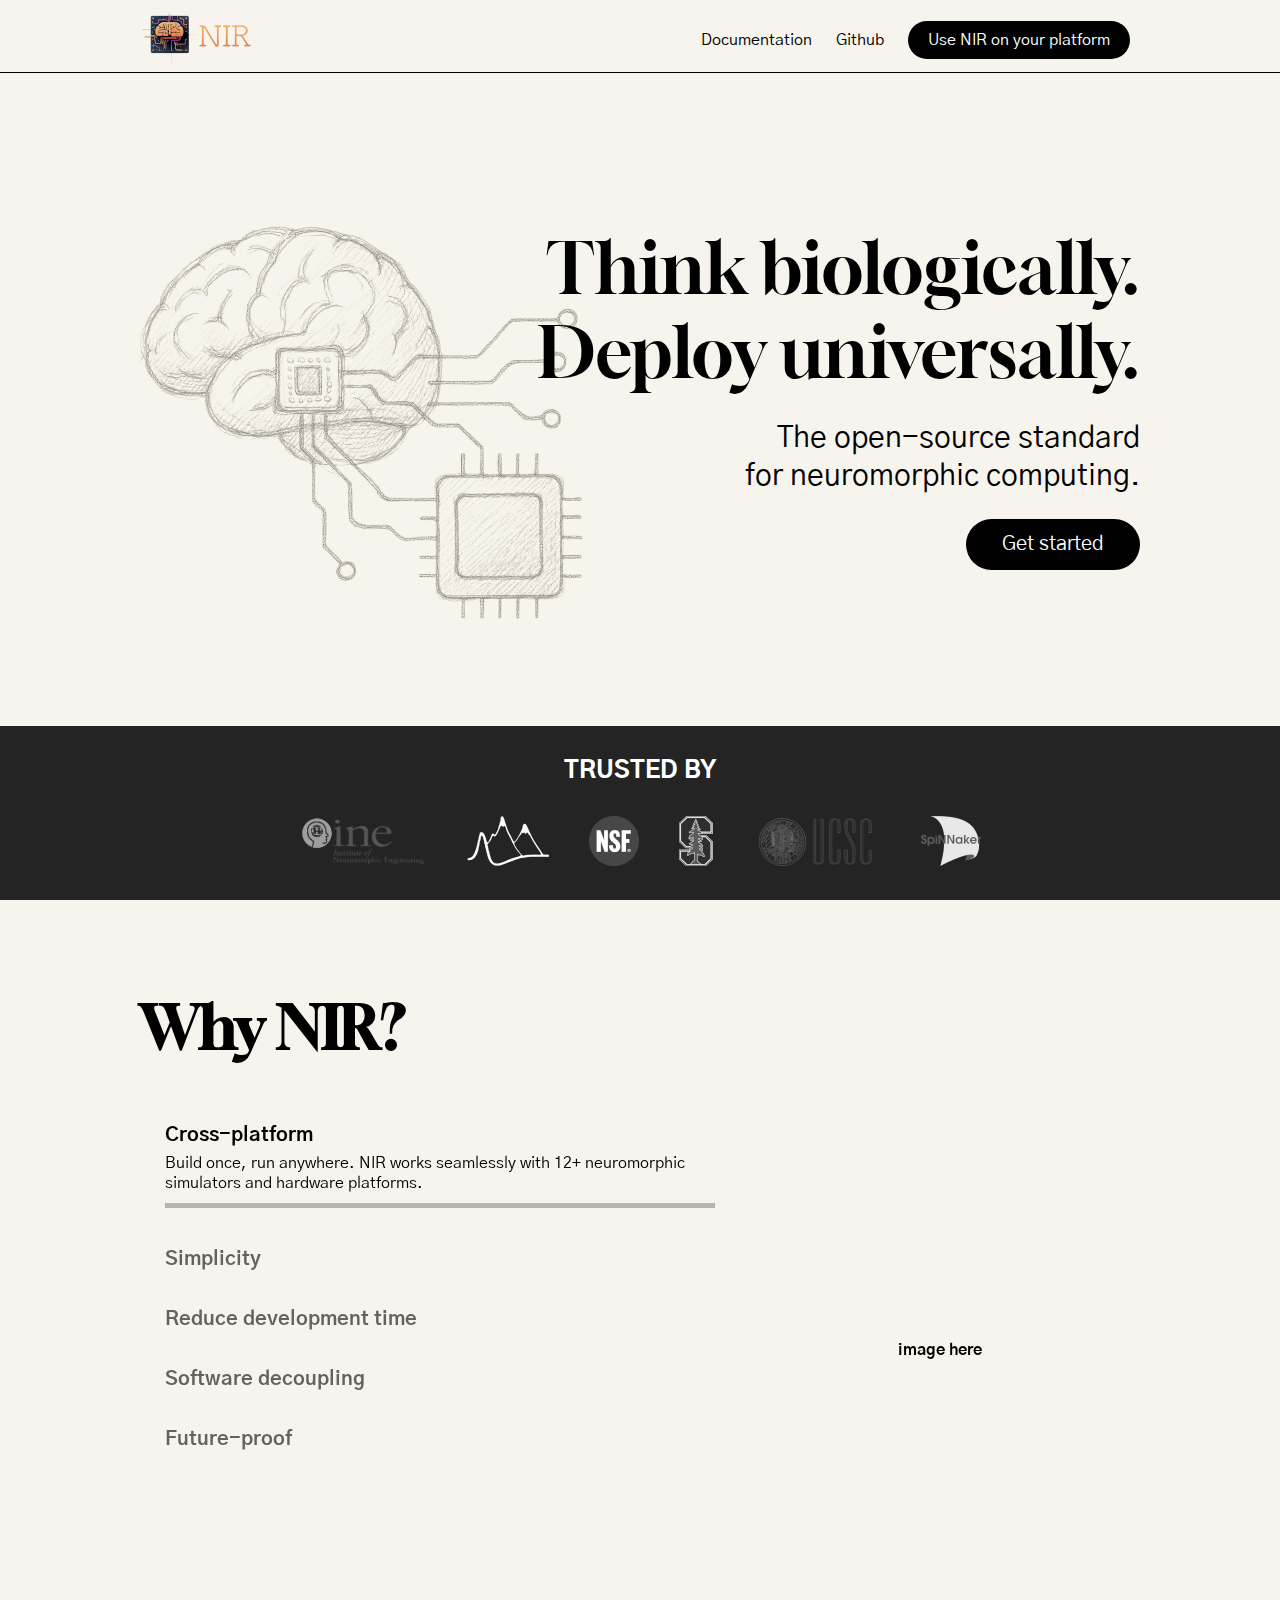
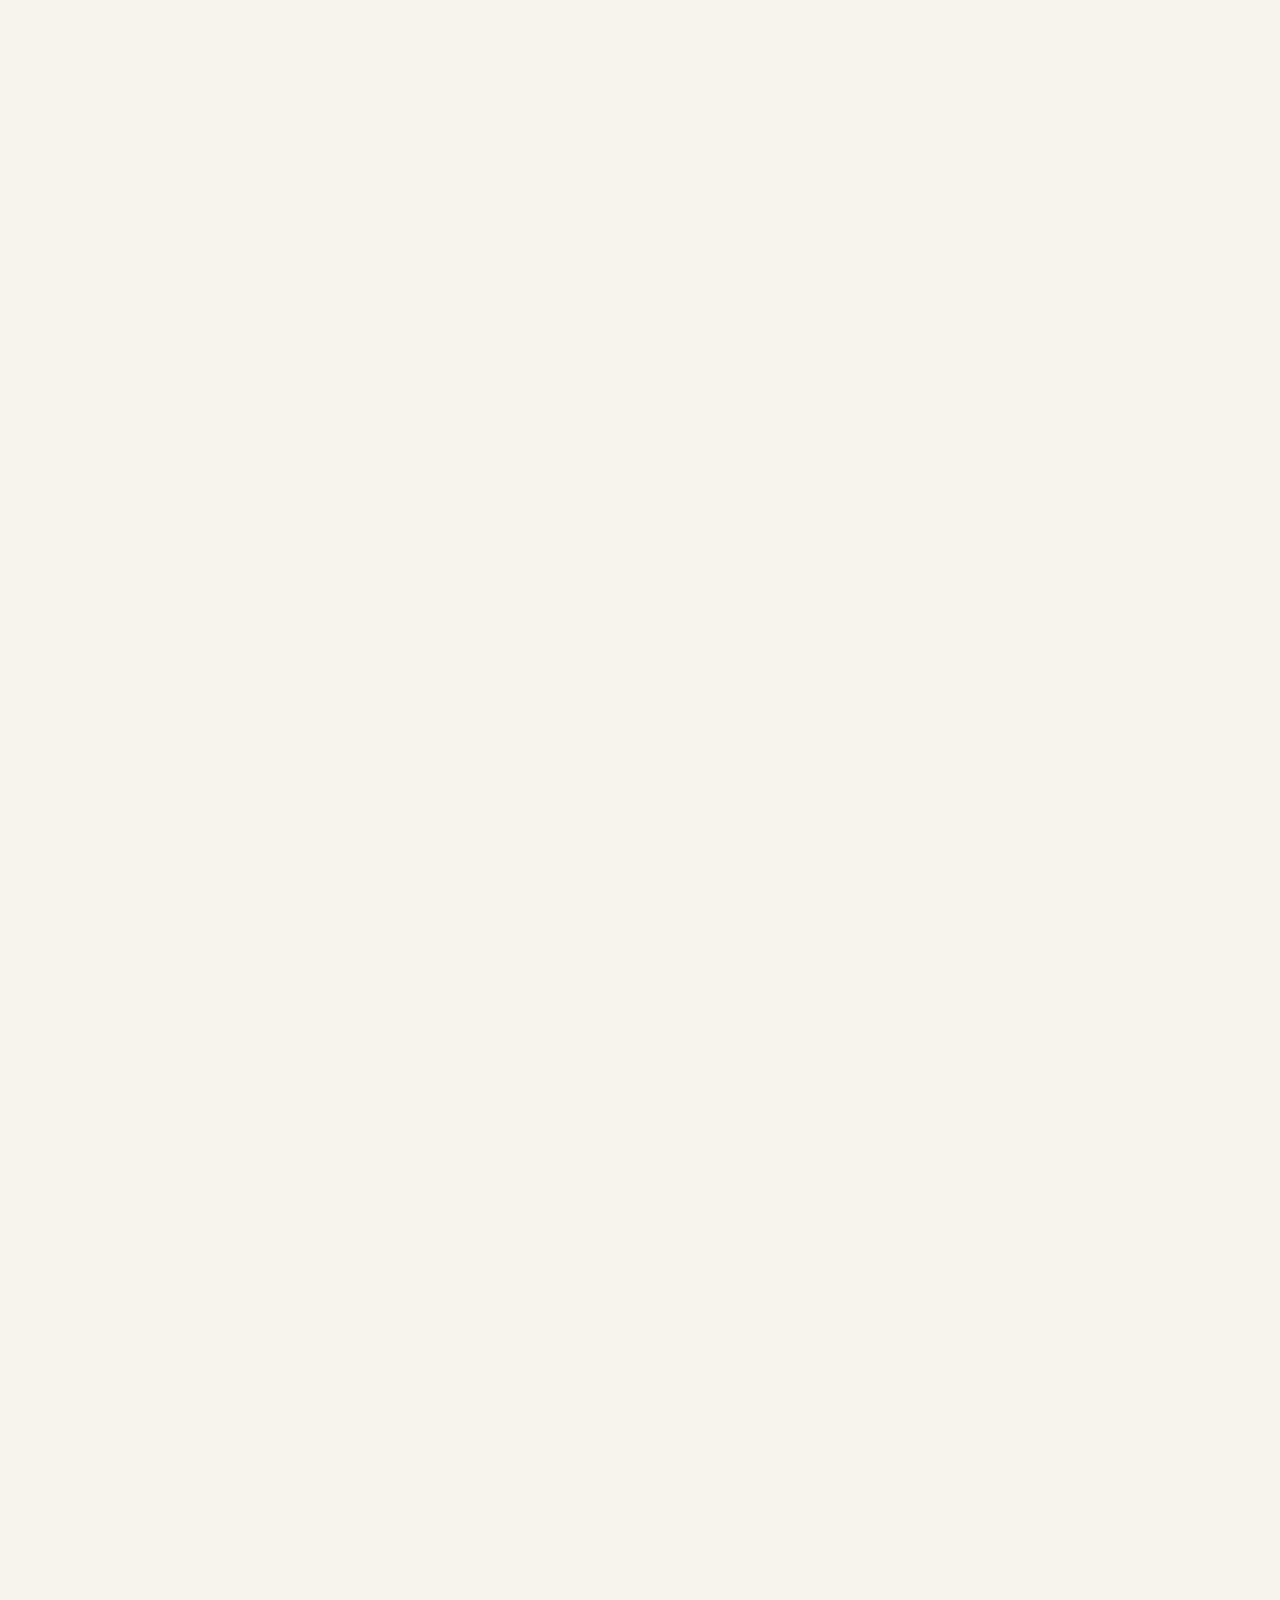
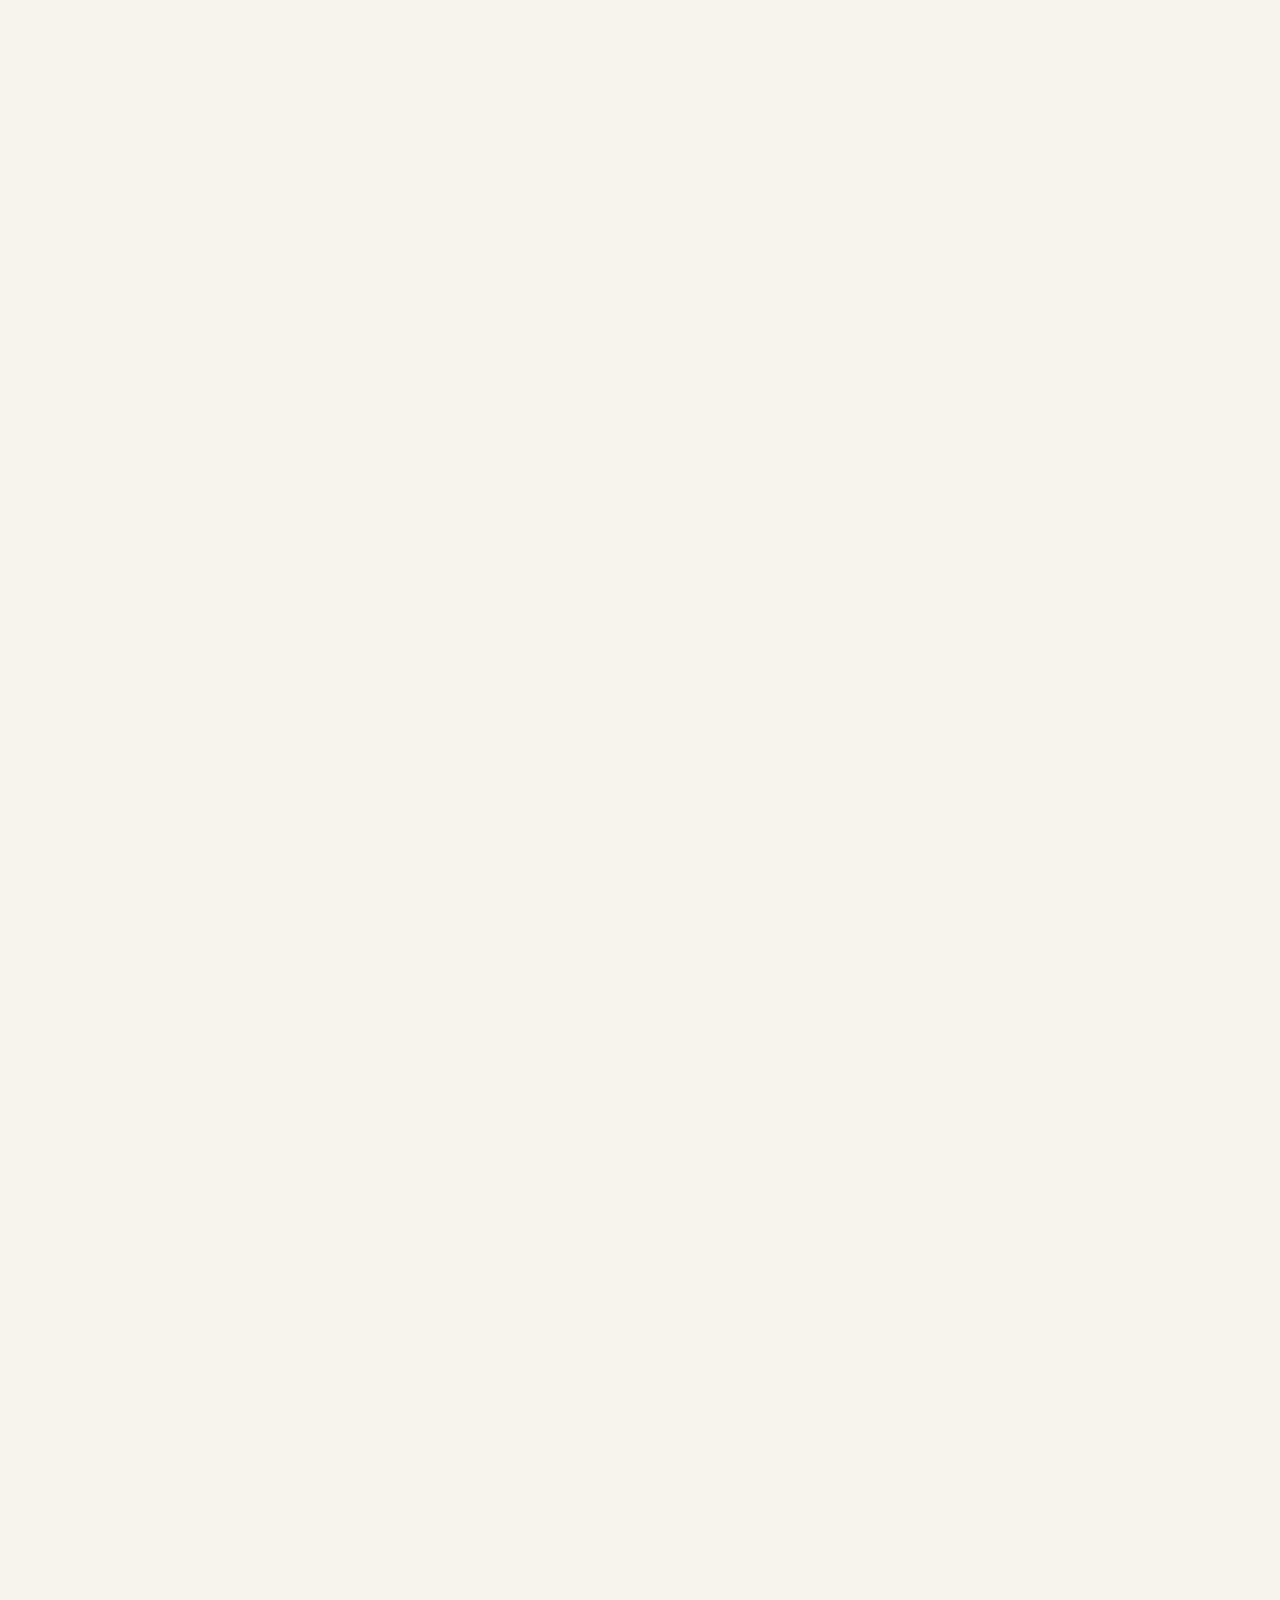
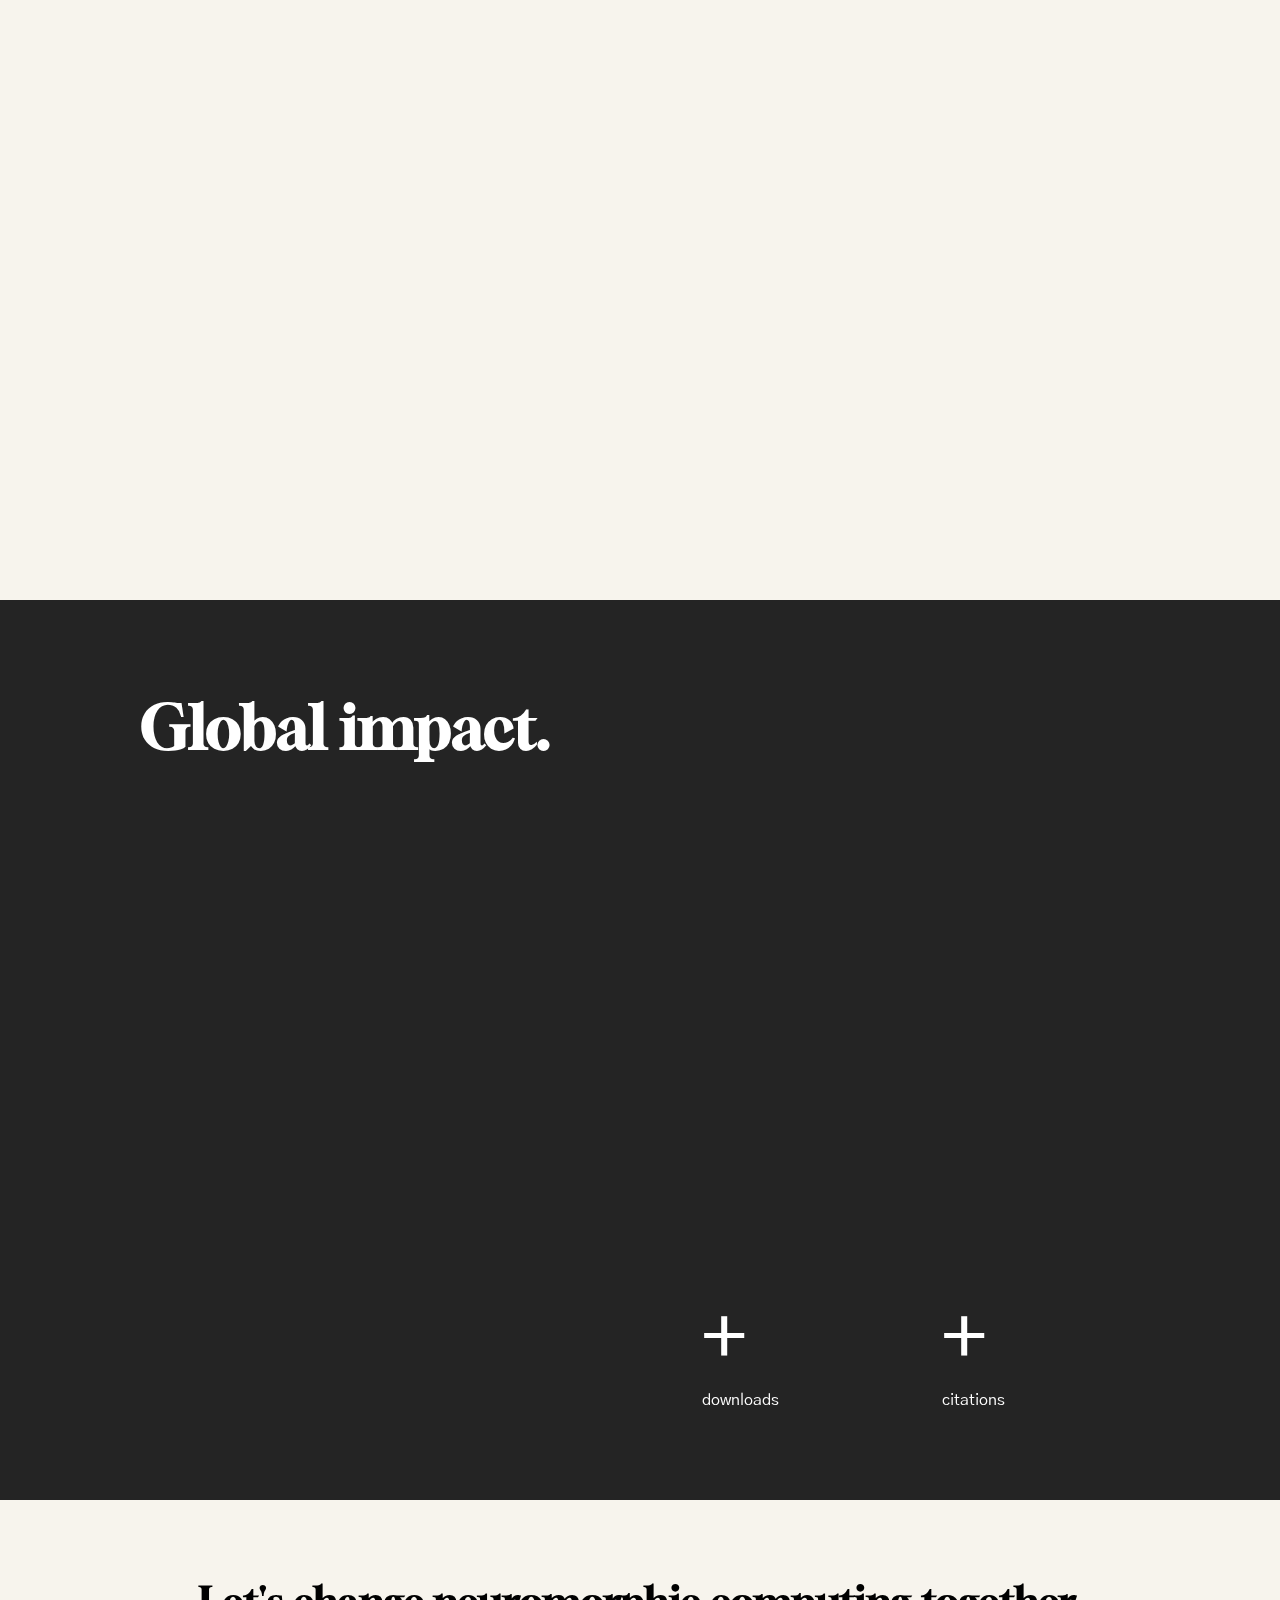
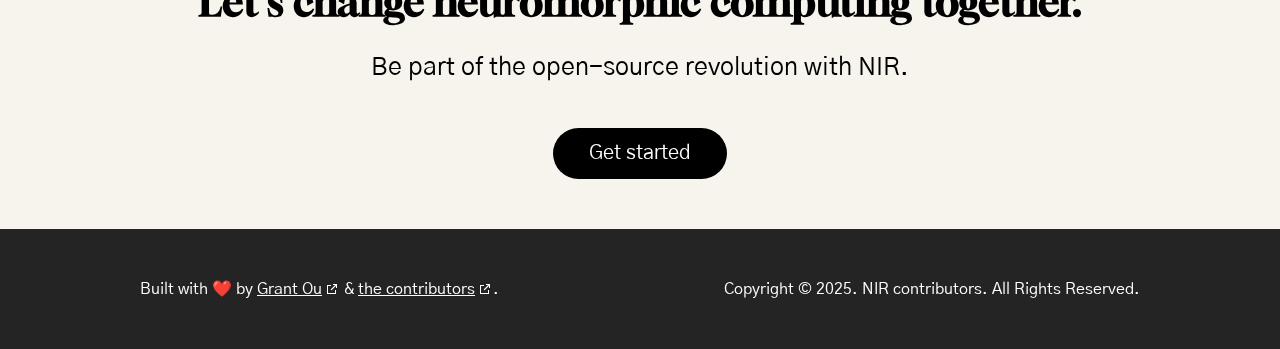
==== index.html @ f8af0e0c "Finished skeleton." ====
<!DOCTYPE html>
<html lang="en">

<head>
    <meta charset="UTF-8">
    <meta name="viewport" content="width=device-width, initial-scale=1.0">
    <link rel="stylesheet" href="index.css" />
    <title>Document</title>
</head>

<body>
    <div id="navbar">
        <div class="widthed" id="items">
            <div>
                <img src="assets/logo_light.png" />
            </div>
            <div>
                <a href="https://neuroir.org/docs" class="gothic">Documentation</a>
                <a href="https://github.com/neuromorphs/nir" class="gothic">Github</a>
                <a href="https://neuroir.org/docs/porting_nir.html" class="gothic">Use NIR on your platform</a>
            </div>
        </div>
    </div>
    <div id="hero-container">
        <div class="widthed">
            <h1 id="hero">Think biologically.<br />Deploy universally.</h1>
            <h2 id="subhero" class="gothic">The open-source standard<br />for neuromorphic computing.</h2>
            <button href="google.com" class="gothic">Get started</button>
            <img src="assets/hero.png" id="heroimg" />
        </div>
    </div>
    <div id="sponsors">
        <div class="widthed">
            <h2 class="gothic">TRUSTED BY</h2>
            <div id="images">
                <a href="https://neuromorphs.github.io/" target="_blank">
                    <img src="assets/ine.png" />
                </a>
                <a href="https://sites.google.com/view/telluride-2025/home" target="_blank">
                    <img src="assets/telluride.png" />
                </a>
                <a href="https://www.nsf.org/" target="_blank">
                    <img src="assets/nsf.png" />
                </a>
                <a href="https://www.stanford.edu/" target="_blank">
                    <img src="assets/stanford.png" />
                </a>
                <a href="https://www.ucsc.edu/" target="_blank">
                    <img src="assets/ucsc.png" />
                </a>
                <a href="https://apt.cs.manchester.ac.uk/projects/SpiNNaker/" target="_blank">
                    <img src="assets/spinnaker.png" />
                </a>
            </div>
        </div>
    </div>
    <div id="why">
        <div class="widthed">
            <div id="left">
                <h1>Why NIR?</h1>
                <div class="reason active">
                    <h2>Cross-platform</h2>
                    <p style="display: block;">Build once, run anywhere. NIR works seamlessly with 12+ neuromorphic
                        simulators and hardware platforms.</p>
                    <div class="progress">
                        <div class="inner"></div>
                    </div>
                </div>
                <div class="reason">
                    <h2>Simplicity</h2>
                    <p>Skip the complexity. NIR standardizes models so you don’t need to master every hardware platform.
                    </p>
                    <div class="progress">
                        <div class="inner"></div>
                    </div>
                </div>
                <div class="reason">
                    <h2>Reduce development time</h2>
                    <p>Stick with your favorite tools—NIR handles the hardware quirks and boilerplate for you.</p>
                    <div class="progress">
                        <div class="inner"></div>
                    </div>
                </div>
                <div class="reason">
                    <h2>Software decoupling</h2>
                    <p>Design faster. NIR lets models and hardware evolve independently without breaking compatibility.
                    </p>
                    <div class="progress">
                        <div class="inner"></div>
                    </div>
                </div>
                <div class="reason">
                    <h2>Future-proof</h2>
                    <p>Built on continuous-time equations, NIR stays compatible with today’s tools—and ready for
                        tomorrow’s hardware.</p>
                    <div class="progress">
                        <div class="inner"></div>
                    </div>
                </div>
            </div>
            <div id="right">
                image here
            </div>
        </div>
    </div>
    <div id="stats">
        <div class="widthed">
            <h1>Global impact.</h1>
            <div class="stats-list">
                <div class="stat" data-aos="fade-up" data-aos-id="downloads">
                    <div class="number"><span id="stat-downloads"></span>+</div>
                    <p>downloads</p>
                </div>
                <div class="stat" data-aos="fade-up" data-aos-id="citations">
                    <div class="number"><span id="stat-citations"></span>+</div>
                    <p>citations</p>
                </div>
            </div>
        </div>
    </div>
    <div id="cta">
        <div class="widthed">
            <h1 style="font-size: 40px">Let's change neuromorphic computing together.</h1>
            <p style="font-size: 25px">Be part of the open-source revolution with NIR.</p>
            <button style="margin-top: 20px;" href="google.com" class="gothic">Get started</button>
        </div>
    </div>
    <div id="footer">
        <div class="widthed">
            <div style="margin-right: 50px;">
                Built with ❤️ by <a href="https://www.linkedin.com/in/grantou" target="_blank">Grant Ou</a> & <a
                    href="https://github.com/neuromorphs/NIR/graphs/contributors" target="_blank">the contributors</a>.
            </div>
            <div>Copyright &copy; 2025. NIR contributors. All Rights Reserved.</div>
        </div>
    </div>

    <script src="assets/aos.js"></script>
    <script src="assets/countUp.min.js" type="module"></script>
    <script src="assets/jquery-3.7.1.min.js"></script>
    <script src="script.js" type="module"></script>
</body>

</html>
---- index.css ----
@import url('https://fonts.googleapis.com/css2?family=Gloock&display=swap');
@import url('https://fonts.googleapis.com/css2?family=Gloock&family=Gothic+A1:wght@100;200;300;400;500;600;700;800&display=swap');

html,
body {
    margin: 0;
}

.gothic {
    font-family: 'Gothic A1', sans-serif;
}

#hero {
    font-family: 'Gloock', serif;
    font-size: 70px;
    font-weight: 100;
    margin-bottom: 0;
    margin-top: 0;
}

#subhero {
    font-size: 30px;
    font-weight: 400;
}

body {
    background-color: #f7f4ed;
}

.widthed {
    width: 80%;
    max-width: 1000px;
    margin: auto;

    position: relative;
}

#navbar {
    border-bottom: 1px solid black;

    padding: 13px 0 5px 0;
}

#items {
    display: flex;
    justify-content: space-between;
    align-items: center;
}

#items a {
    color: inherit;
    text-decoration: none;
    margin: 0 10px;
}

#items a:last-child {
    padding: 11px 20px;
    background: black;
    color: white;
    border-radius: 50px;
}

#heroimg {
    position: absolute;
    top: 0;
    left: 0;

    opacity: 0.5;

    z-index: -1;
}

#hero-container {
    text-align: right;
    padding-bottom: 50px;
    min-height: calc(100vh - 247px);
    box-sizing: border-box;
    padding-top: 47px;
    display: flex;
}

button {
    padding: 13px 36px;
    background: black;
    font-size: 20px;
    color: white;
    border: none;
    border-radius: 50px;
}

#sponsors {
    background: rgb(36, 36, 36);
}

#sponsors h2 {
    text-align: center;

    margin: 0;
    padding-top: 30px;

    color: white;

    font-weight: 800;
}

#sponsors #images {
    display: flex;
    align-items: center;
    padding-top: 30px;
    padding-bottom: 30px;

    justify-content: center;
}

#sponsors #images img {
    margin: 0 20px;

    filter: grayscale(1);
    transition: 0.5s;
}

#sponsors #images a:hover img {
    filter: grayscale(0);
}

#why {
    min-height: 250vh;
    box-sizing: border-box;
}

#why #left,
#why #right {
    position: sticky;
    top: 0px;

    align-self: flex-start;

    min-height: 100vh;
}

#why #left {
    flex: 0 0 60%;
}

#why #right {
    flex: 0 0 40%;
    display: flex;
    justify-content: center;
    align-items: center;
    font-family: 'Gothic A1';
    font-weight: bold;
}

#why h1,
#stats h1 {
    font-family: 'Gloock';
    font-size: 60px;
    margin-top: 90px;
}

#why>.widthed {
    display: flex;

    height: 500vh;
}

#why .reason {
    font-family: 'Gothic A1', sans-serif;

    border-radius: 7px;

    padding: 0 25px;

    transition: 0.25s;

    opacity: 0.6;

}

#why .reason .progress {
    height: 5px;
    background: #b7b5b0;
    margin-top: 10px;
    margin-bottom: 20px;
    opacity: 0;
    transition: 0.3s;
}

#why .reason .progress>.inner {
    background: rgb(36, 36, 36);
    width: 0%;
    height: 100%;
    max-width: 100%;
}

#why .reason h2 {
    margin-bottom: 0;
    font-size: 20px;
}

#why .reason p {
    margin-top: 5px;
    display: none;
    margin-bottom: 0;
}

#why .reason.active {
    opacity: 1;
    padding: 3px 25px;

    transition: 0.5s;
}

#why .reason.active .progress {
    opacity: 1;
}

#why .reason.active h2 {
    font-weight: bold;
}

#stats {
    min-height: 100vh;
    background: rgb(36, 36, 36);

    height: 1px;
}

#stats .widthed {
    height: 100%;
    overflow: auto;
}

#stats h1 {
    color: white;
}

#stats .stats-list {
    display: flex;
    gap: 10vw;

    position: absolute;
    bottom: 10%;
    right: 10%;
}

#stats .stats-list .stat {
    font-family: 'Gothic A1';
    color: white;
}


#stats .stats-list .stat .number {
    font-size: 80px;
}

#stats .stats-list .stat>p {
    margin: 0;
    text-align: right;
    padding-right: 35px;
}

#cta {
    padding: 50px 0;
    text-align: center;
    font-family: 'Gothic A1';
}

#cta h1 {
    font-family: 'Gloock';
}

#footer {
    background: rgb(36, 36, 36);
    color: white;
    padding: 50px 0;
    font-family: 'Gothic A1';
}

#footer a {
    color: white;
}

#footer>.widthed {
    display: flex;
    justify-content: space-between;
    flex-wrap: wrap;
}

#footer a[target="_blank"]::after {
    content: url([data-uri]);
    margin: 0 3px 0 5px;
    filter: invert(1);
}
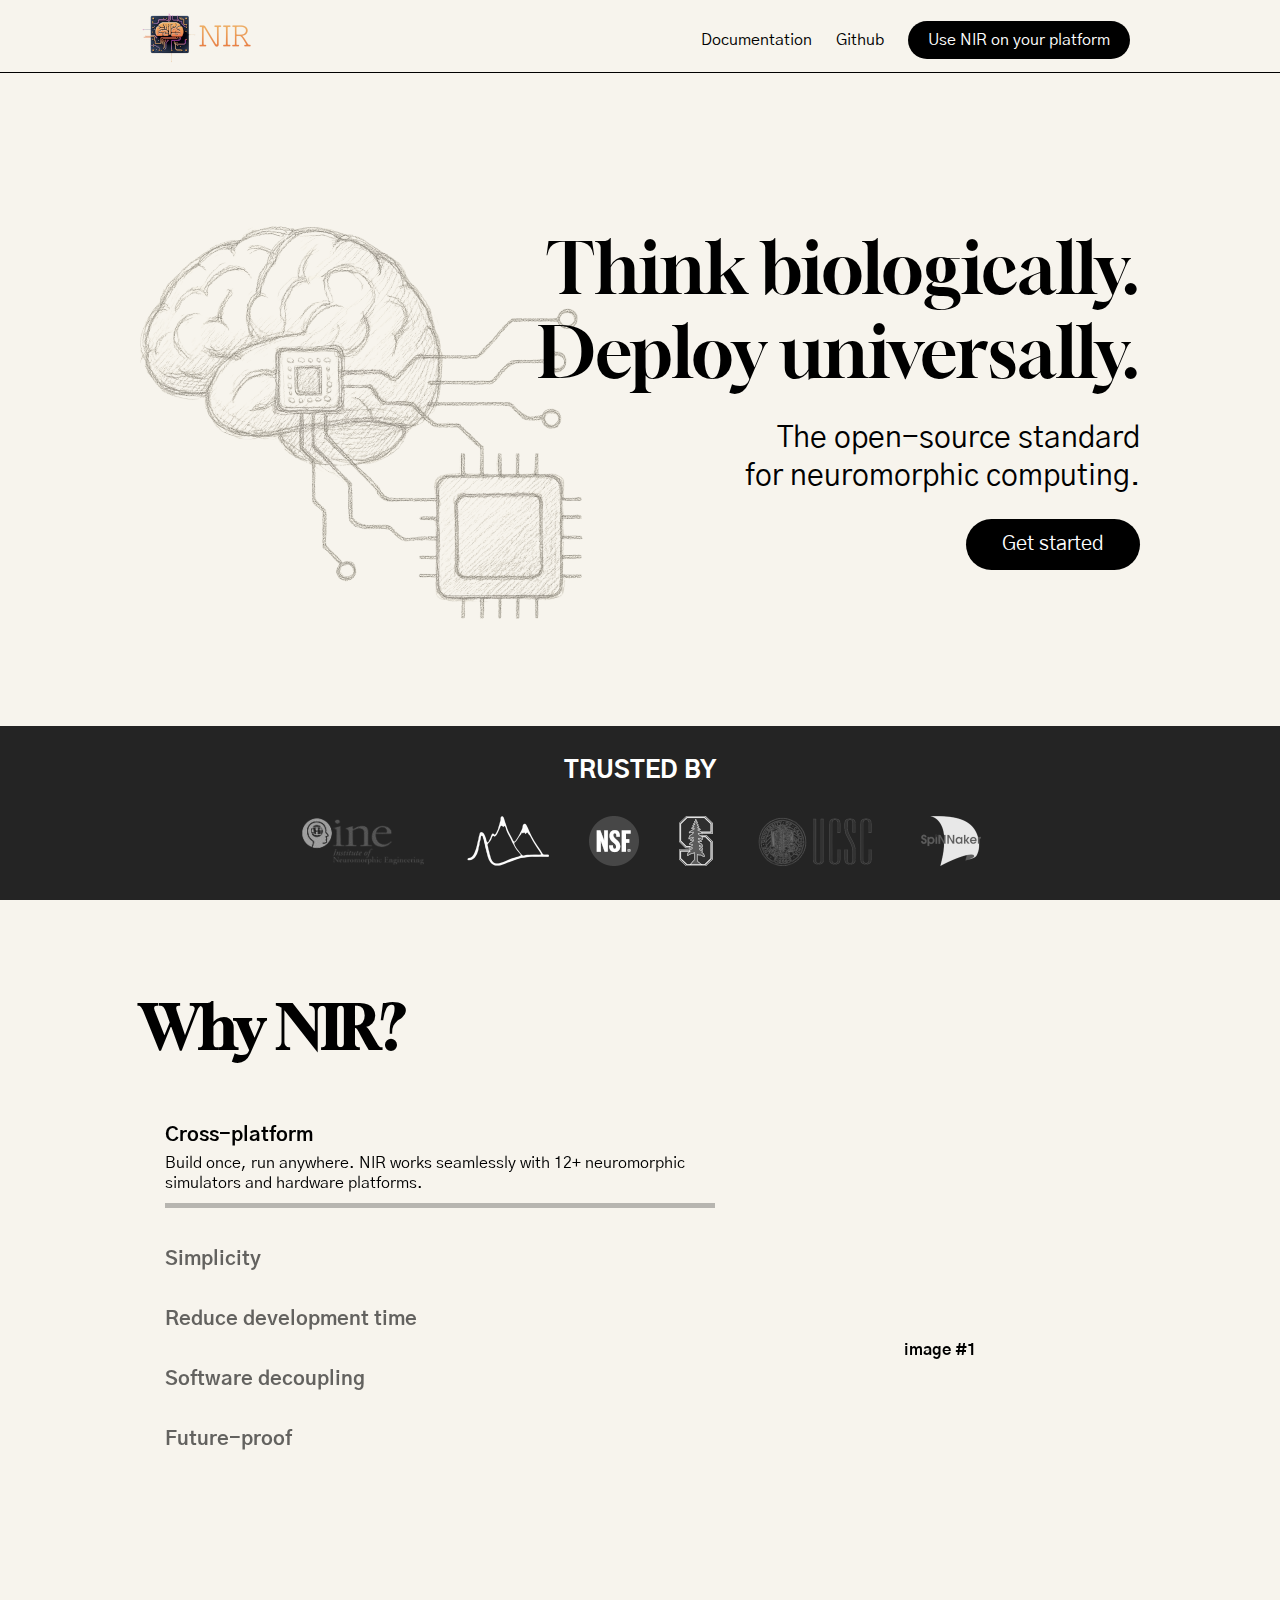
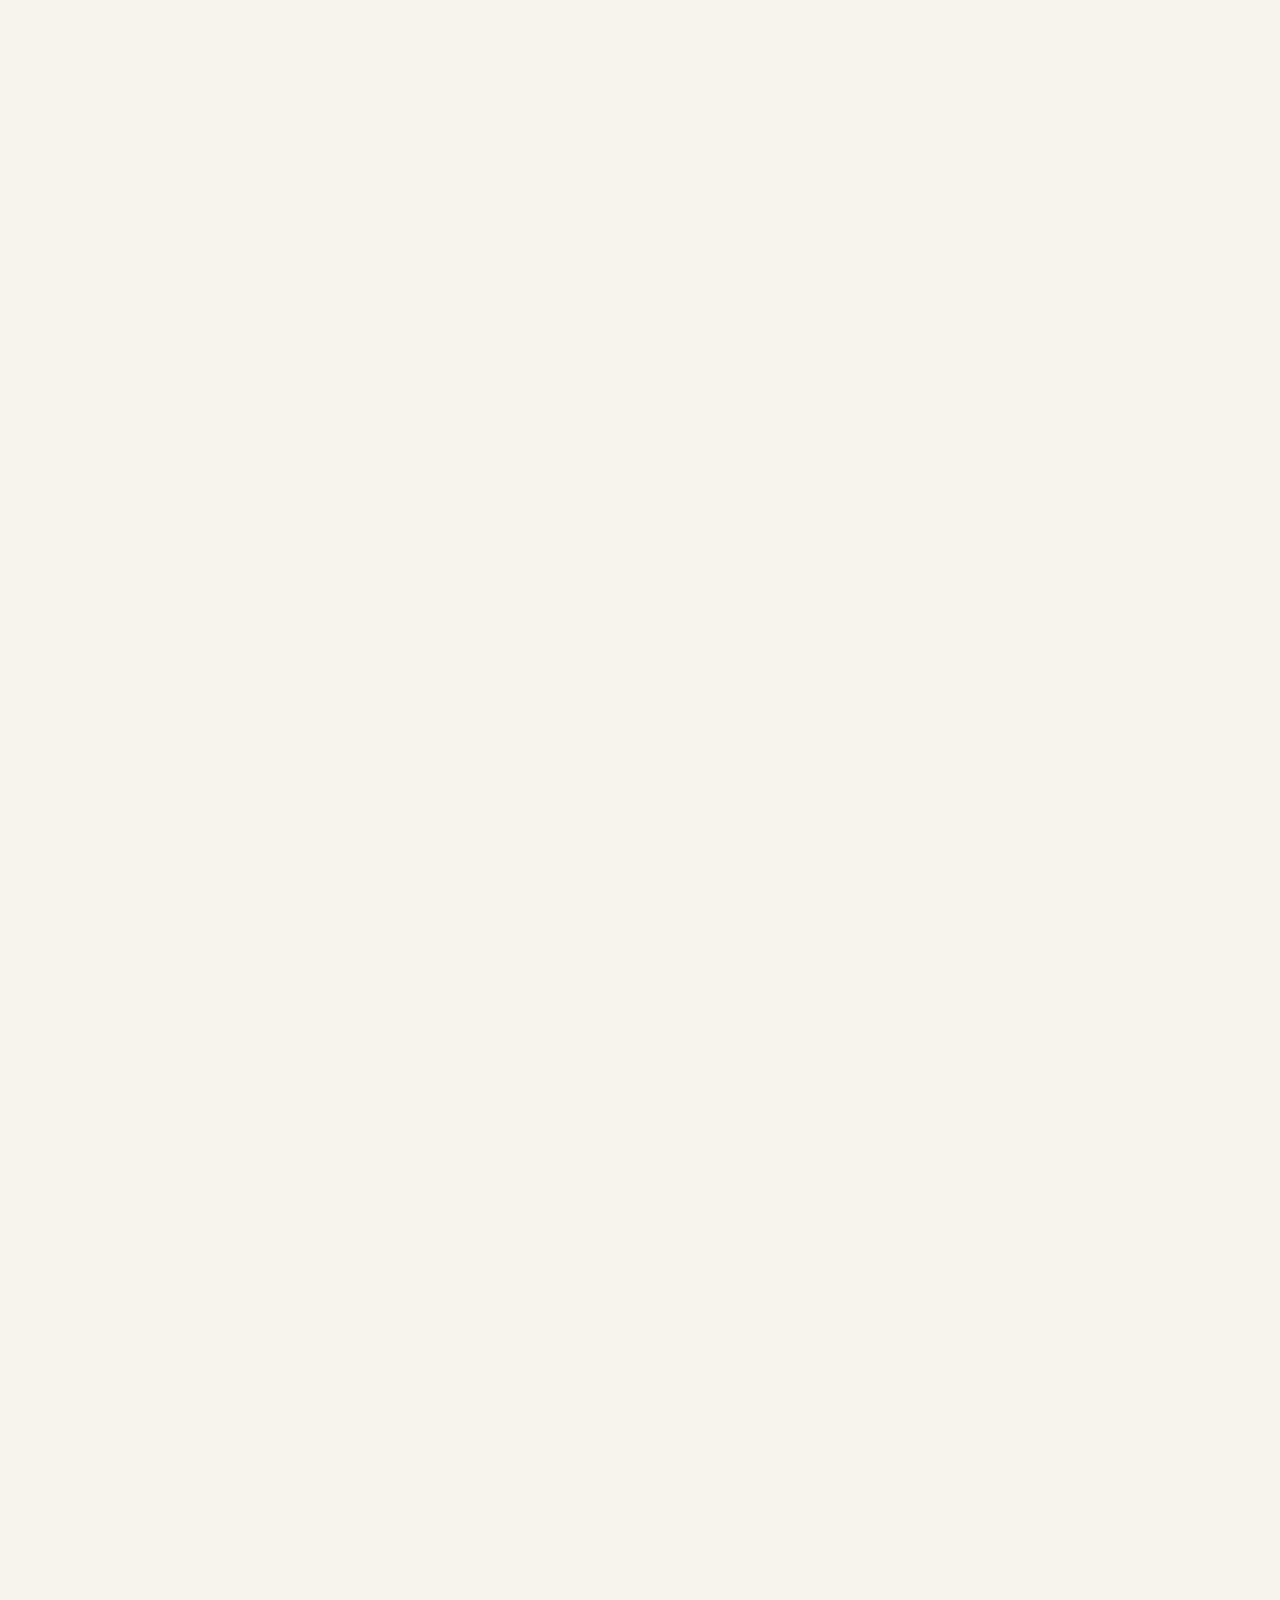
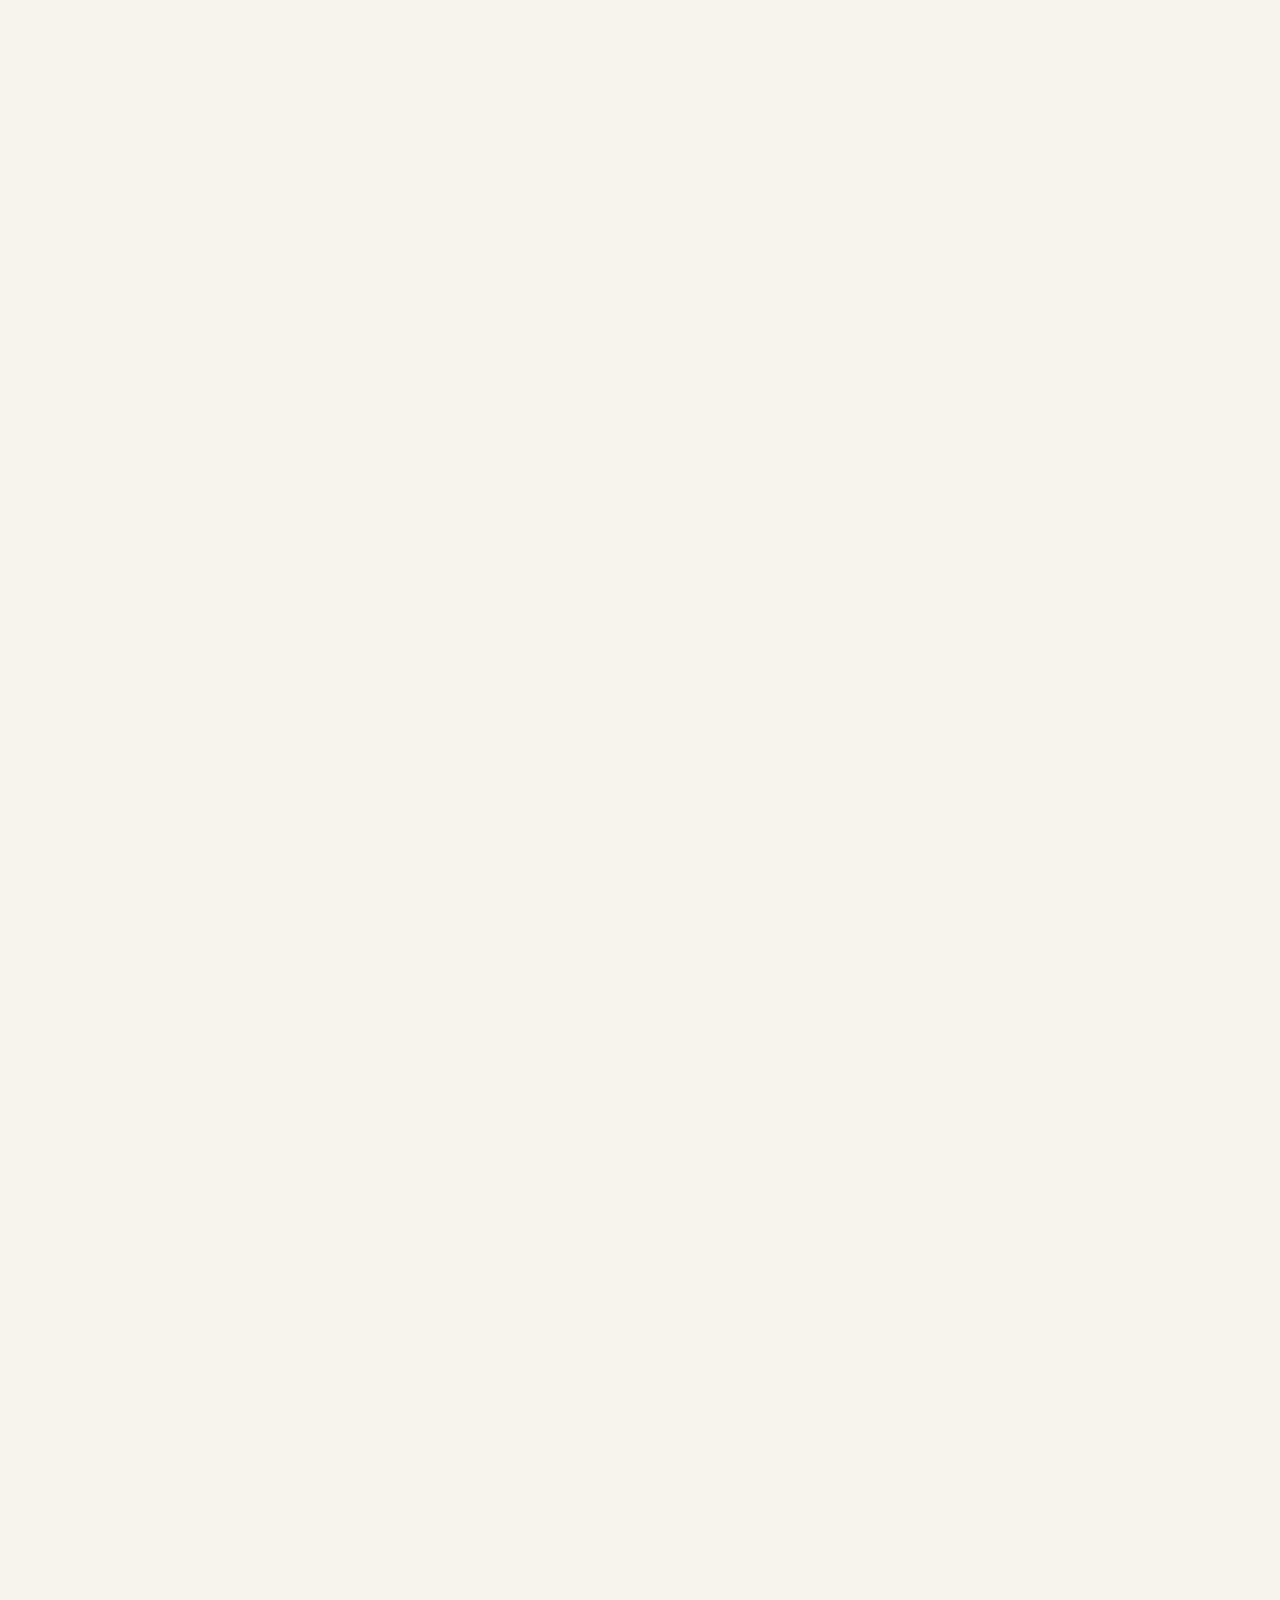
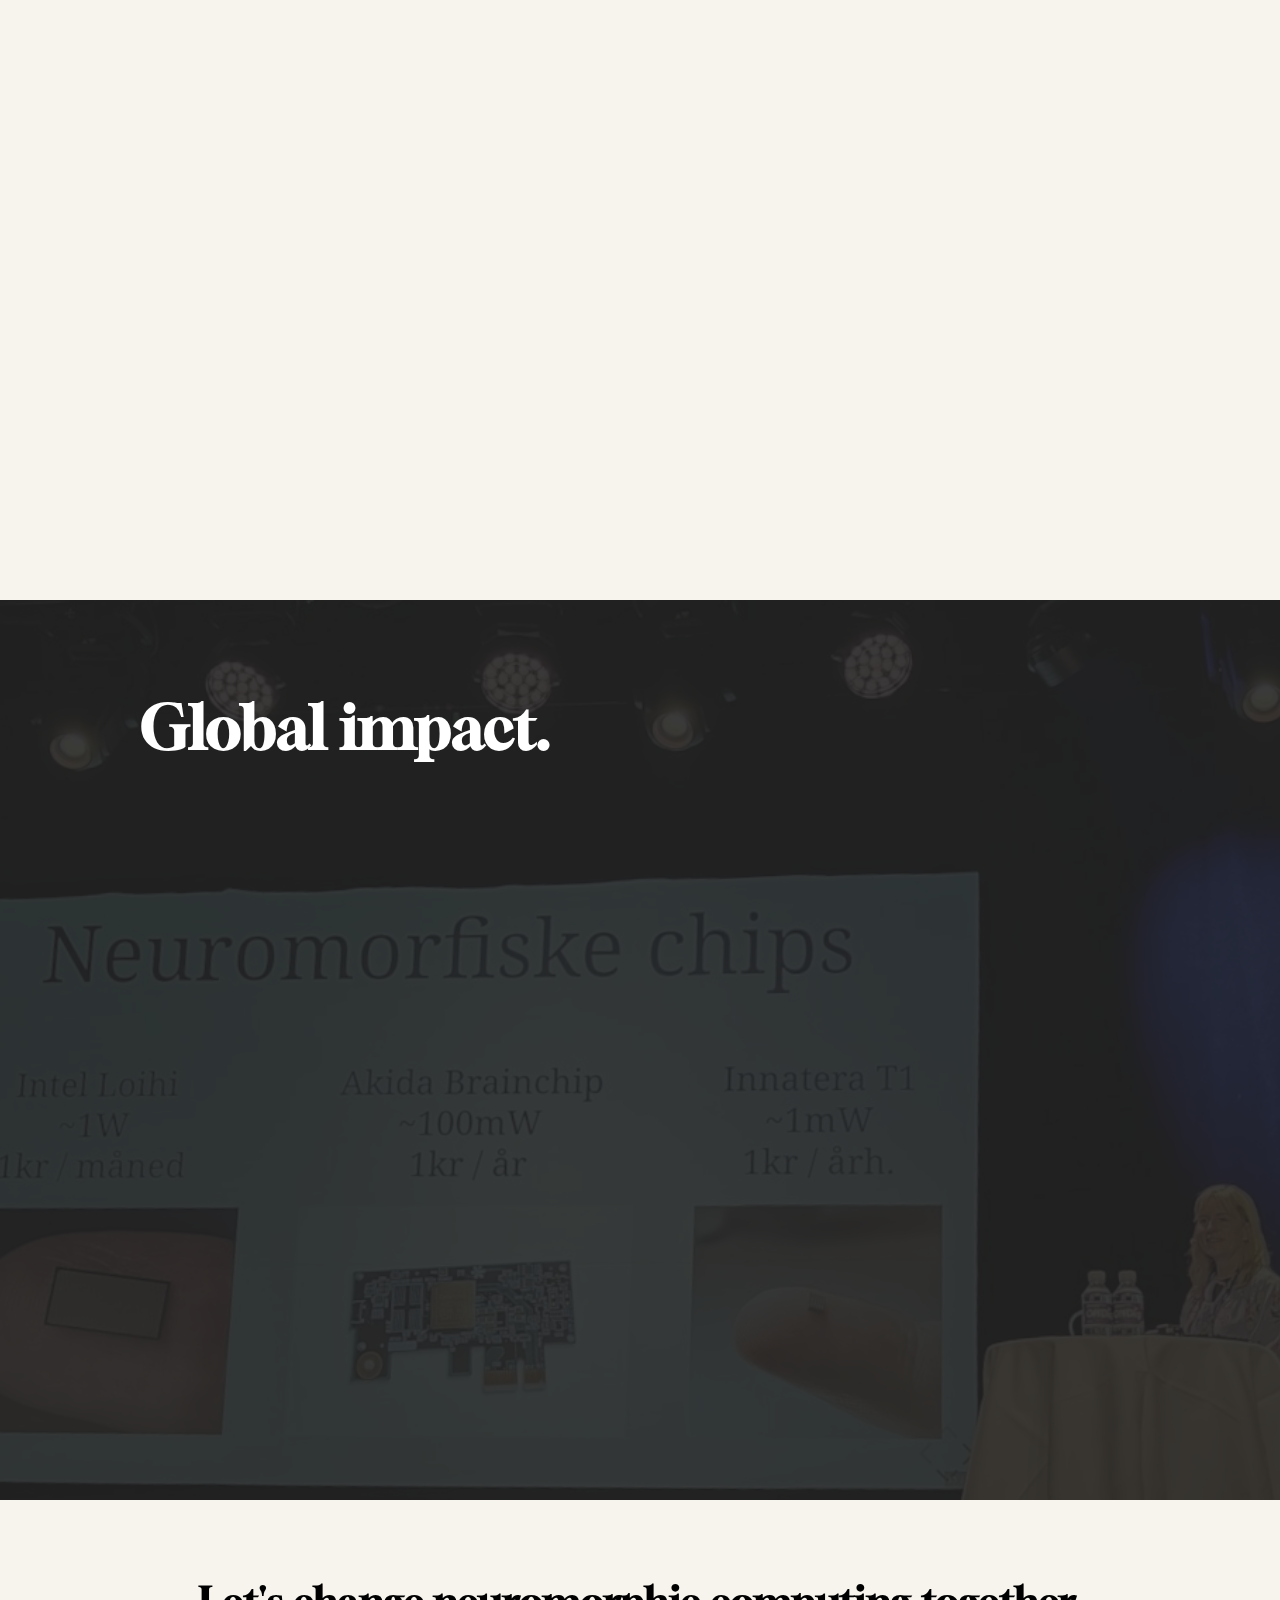
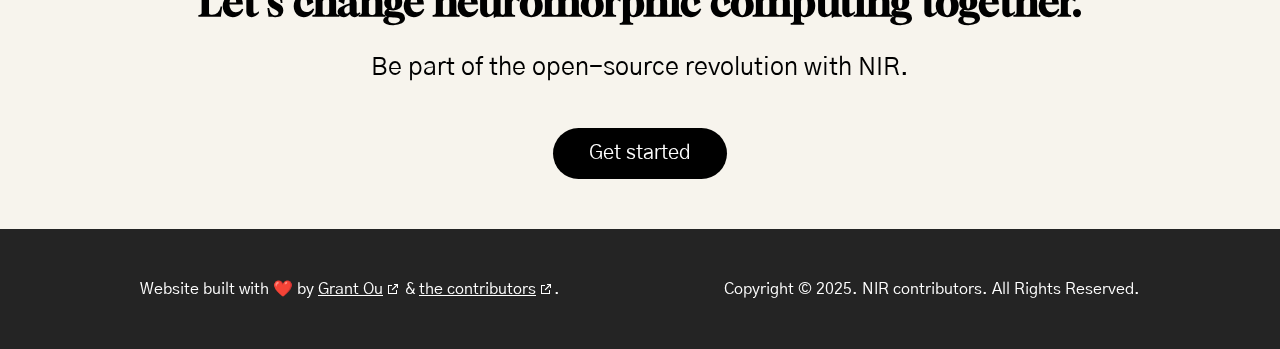
==== commit a0f5db8b: "Add images to scroll" ====
--- a/index.html
+++ b/index.html
@@ -5,6 +5,7 @@
     <meta charset="UTF-8">
     <meta name="viewport" content="width=device-width, initial-scale=1.0">
     <link rel="stylesheet" href="index.css" />
+    <link rel="stylesheet" href="assets/aos.css" />
     <title>Document</title>
 </head>
 
@@ -99,11 +100,26 @@
                 </div>
             </div>
             <div id="right">
-                image here
+                <div class="scroll-image" style="display: block">
+                    image #1
+                </div>
+                <div class="scroll-image">
+                    image #2
+                </div>
+                <div class="scroll-image">
+                    image #3
+                </div>
+                <div class="scroll-image">
+                    image #4
+                </div>
+                <div class="scroll-image">
+                    image #5
+                </div>
             </div>
         </div>
     </div>
     <div id="stats">
+        <div id="bg"></div>
         <div class="widthed">
             <h1>Global impact.</h1>
             <div class="stats-list">
@@ -128,7 +144,7 @@
     <div id="footer">
         <div class="widthed">
             <div style="margin-right: 50px;">
-                Built with ❤️ by <a href="https://www.linkedin.com/in/grantou" target="_blank">Grant Ou</a> & <a
+                Website built with ❤️ by <a href="https://www.linkedin.com/in/grantou" target="_blank">Grant Ou</a> & <a
                     href="https://github.com/neuromorphs/NIR/graphs/contributors" target="_blank">the contributors</a>.
             </div>
             <div>Copyright &copy; 2025. NIR contributors. All Rights Reserved.</div>
--- a/index.css
+++ b/index.css
@@ -149,6 +149,10 @@
     align-items: center;
     font-family: 'Gothic A1';
     font-weight: bold;
+}
+
+#why #right .scroll-image{
+    display: none;
 }
 
 #why h1,
@@ -224,11 +228,27 @@
     background: rgb(36, 36, 36);
 
     height: 1px;
+
+    position: relative;
+}
+
+#stats #bg {
+    height: 100%;
+    width: 100%;
+    background-image: url("assets/stage.png");
+    background-size: cover;
+    background-position: center;
+
+    position: absolute;
+    top: 0;
+    left: 0;
+
+    opacity: 0.1;
 }
 
 #stats .widthed {
     height: 100%;
-    overflow: auto;
+    overflow: hidden;
 }
 
 #stats h1 {
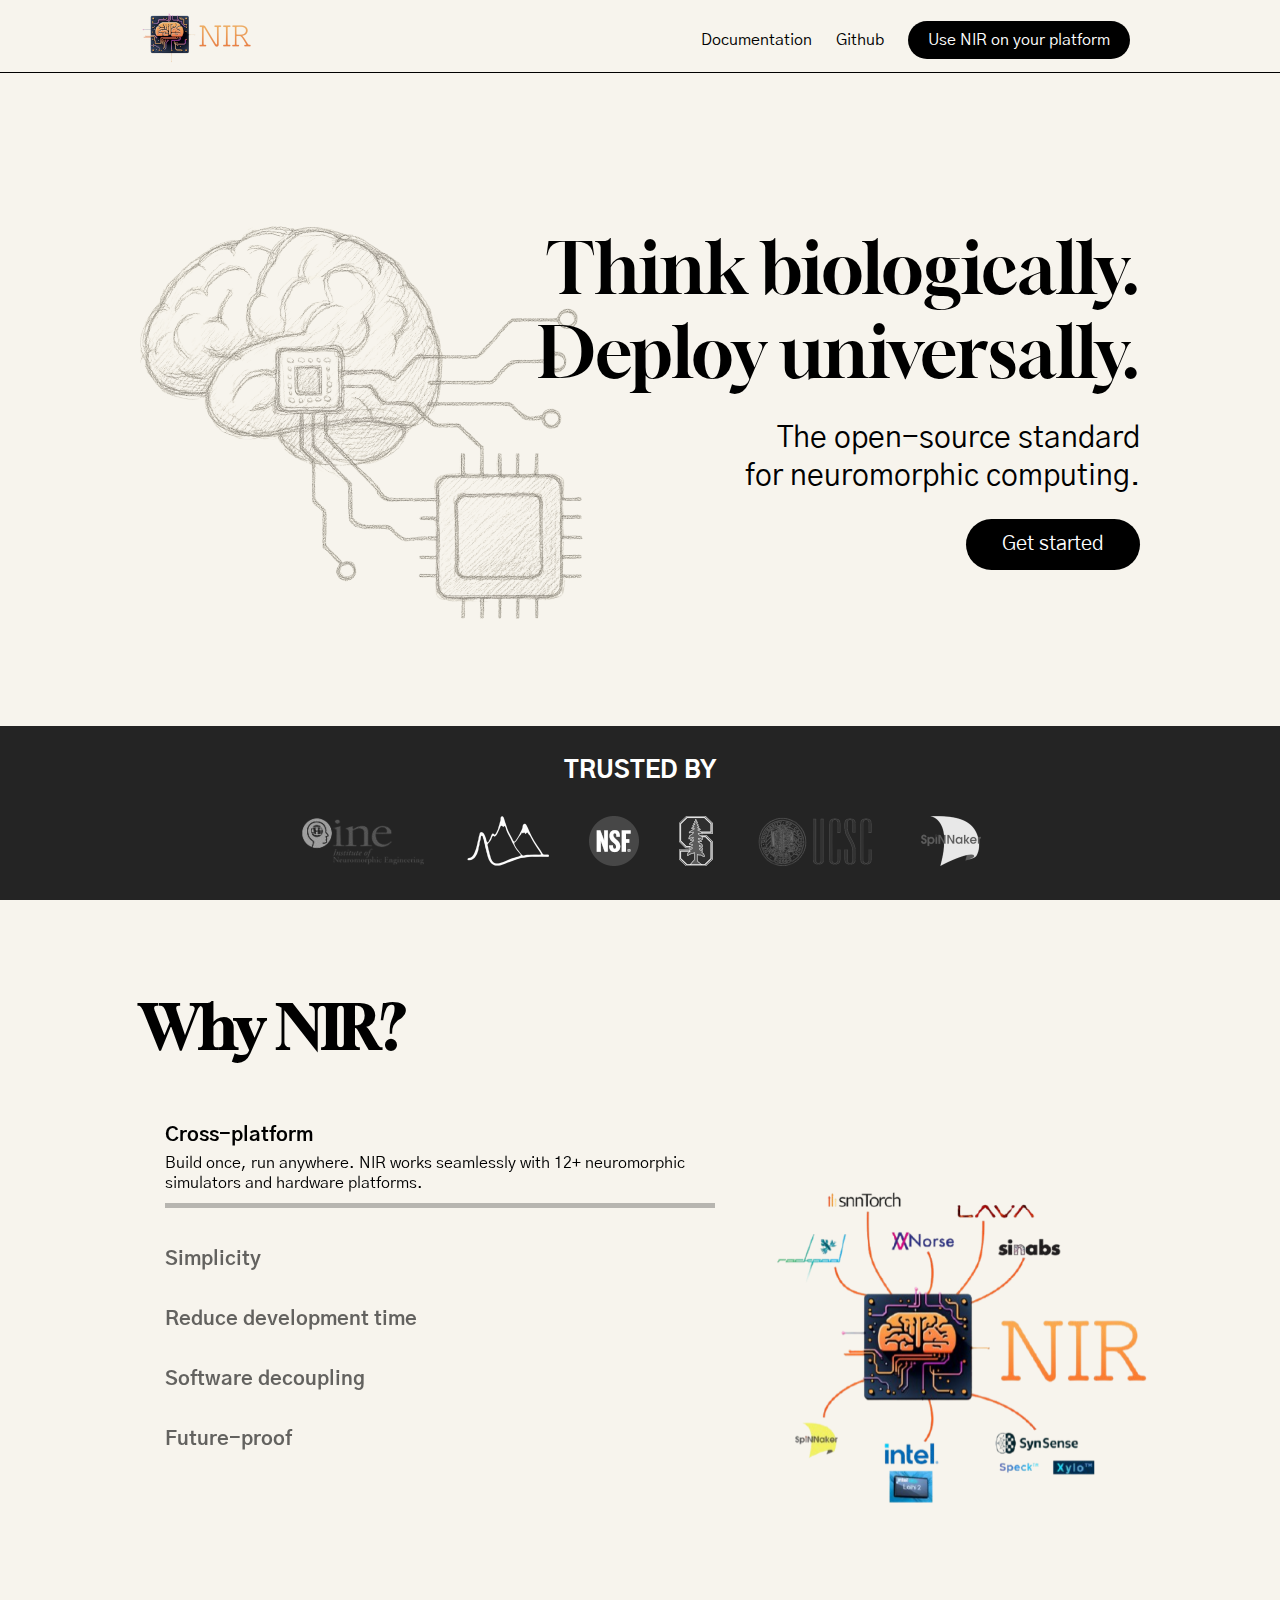
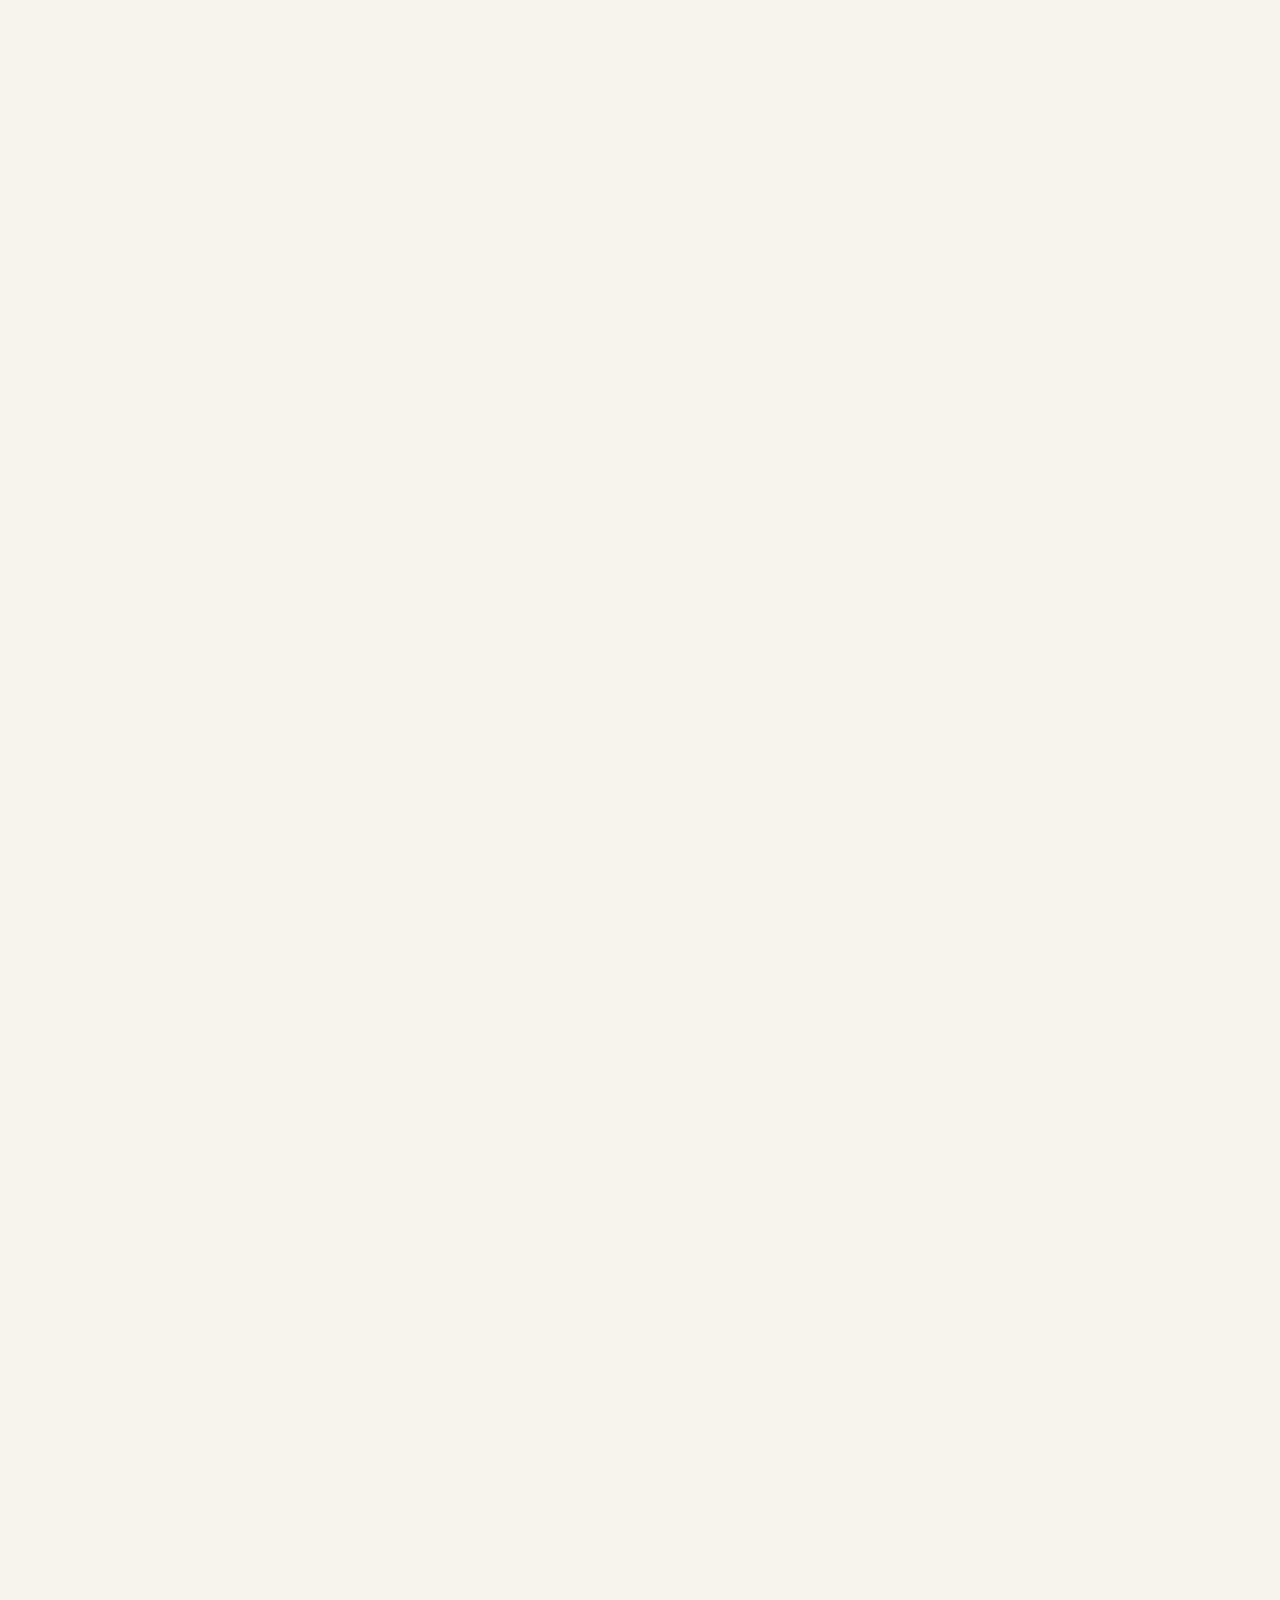
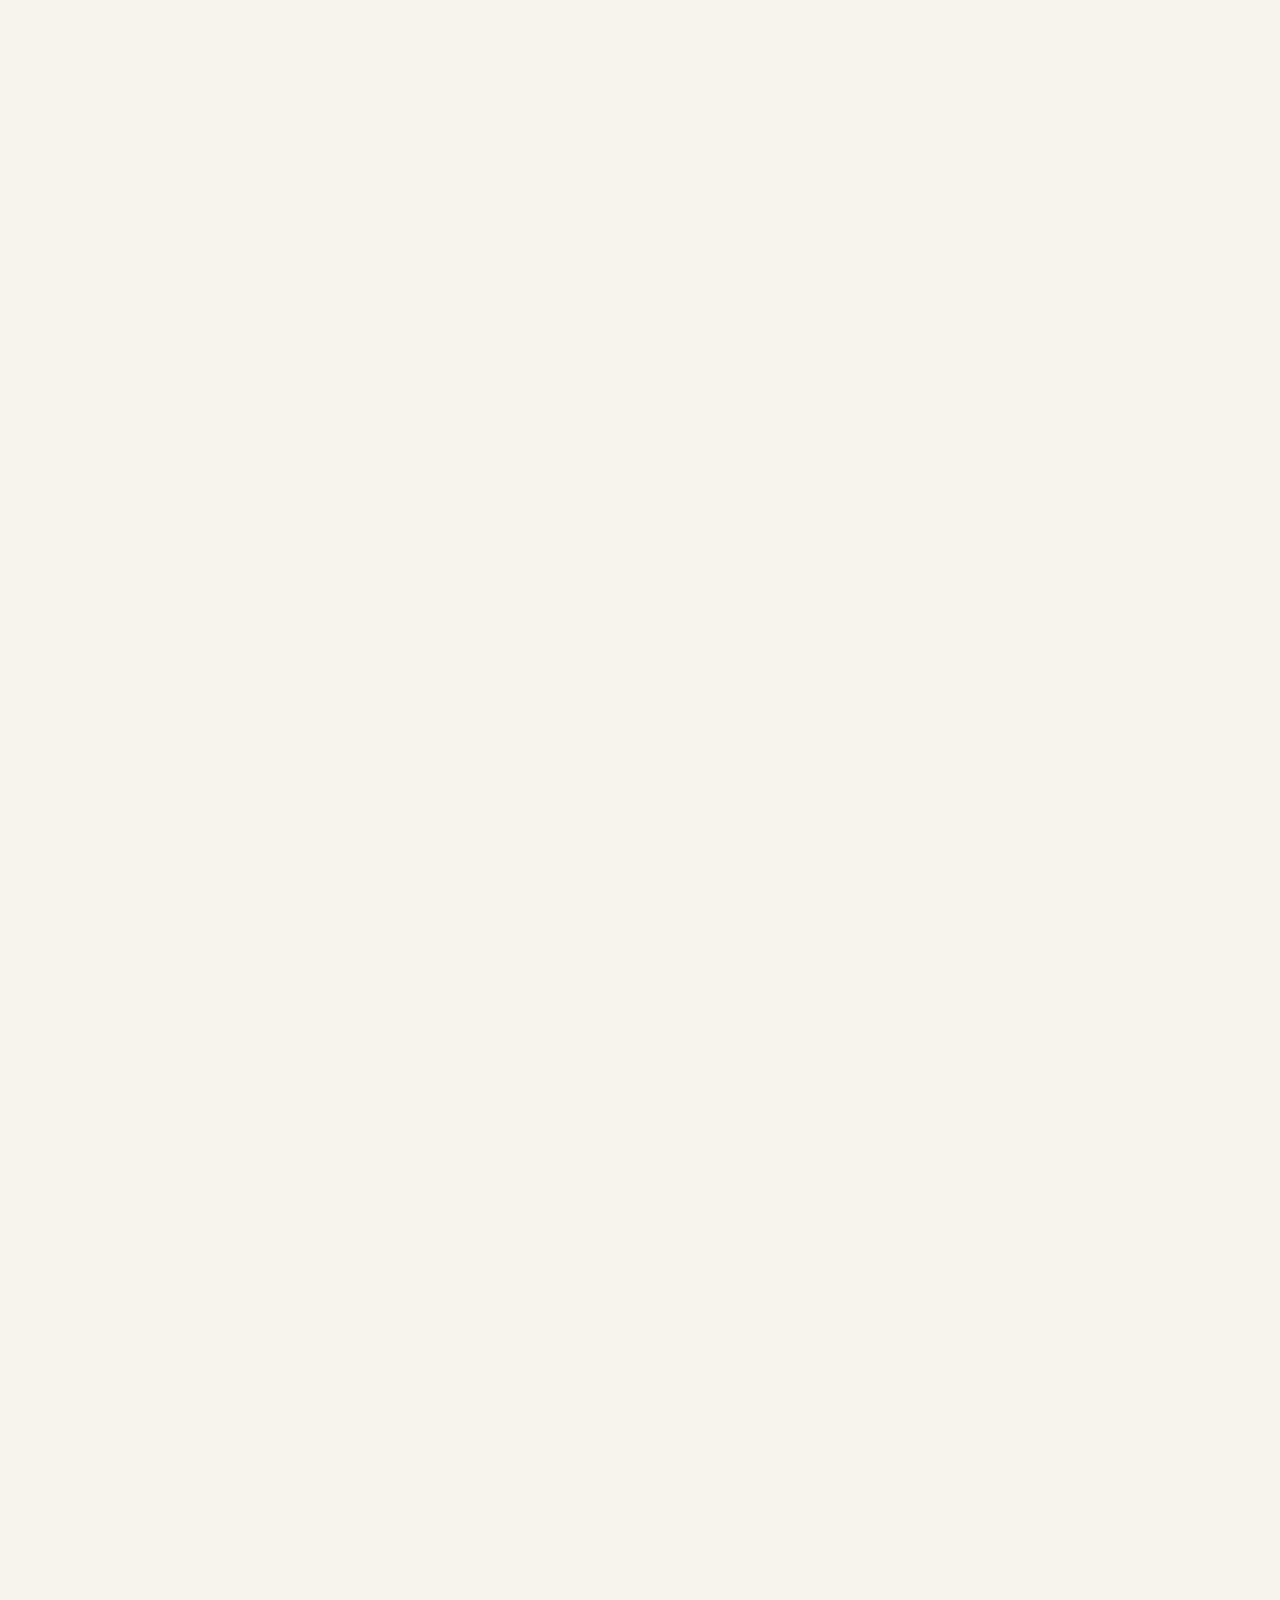
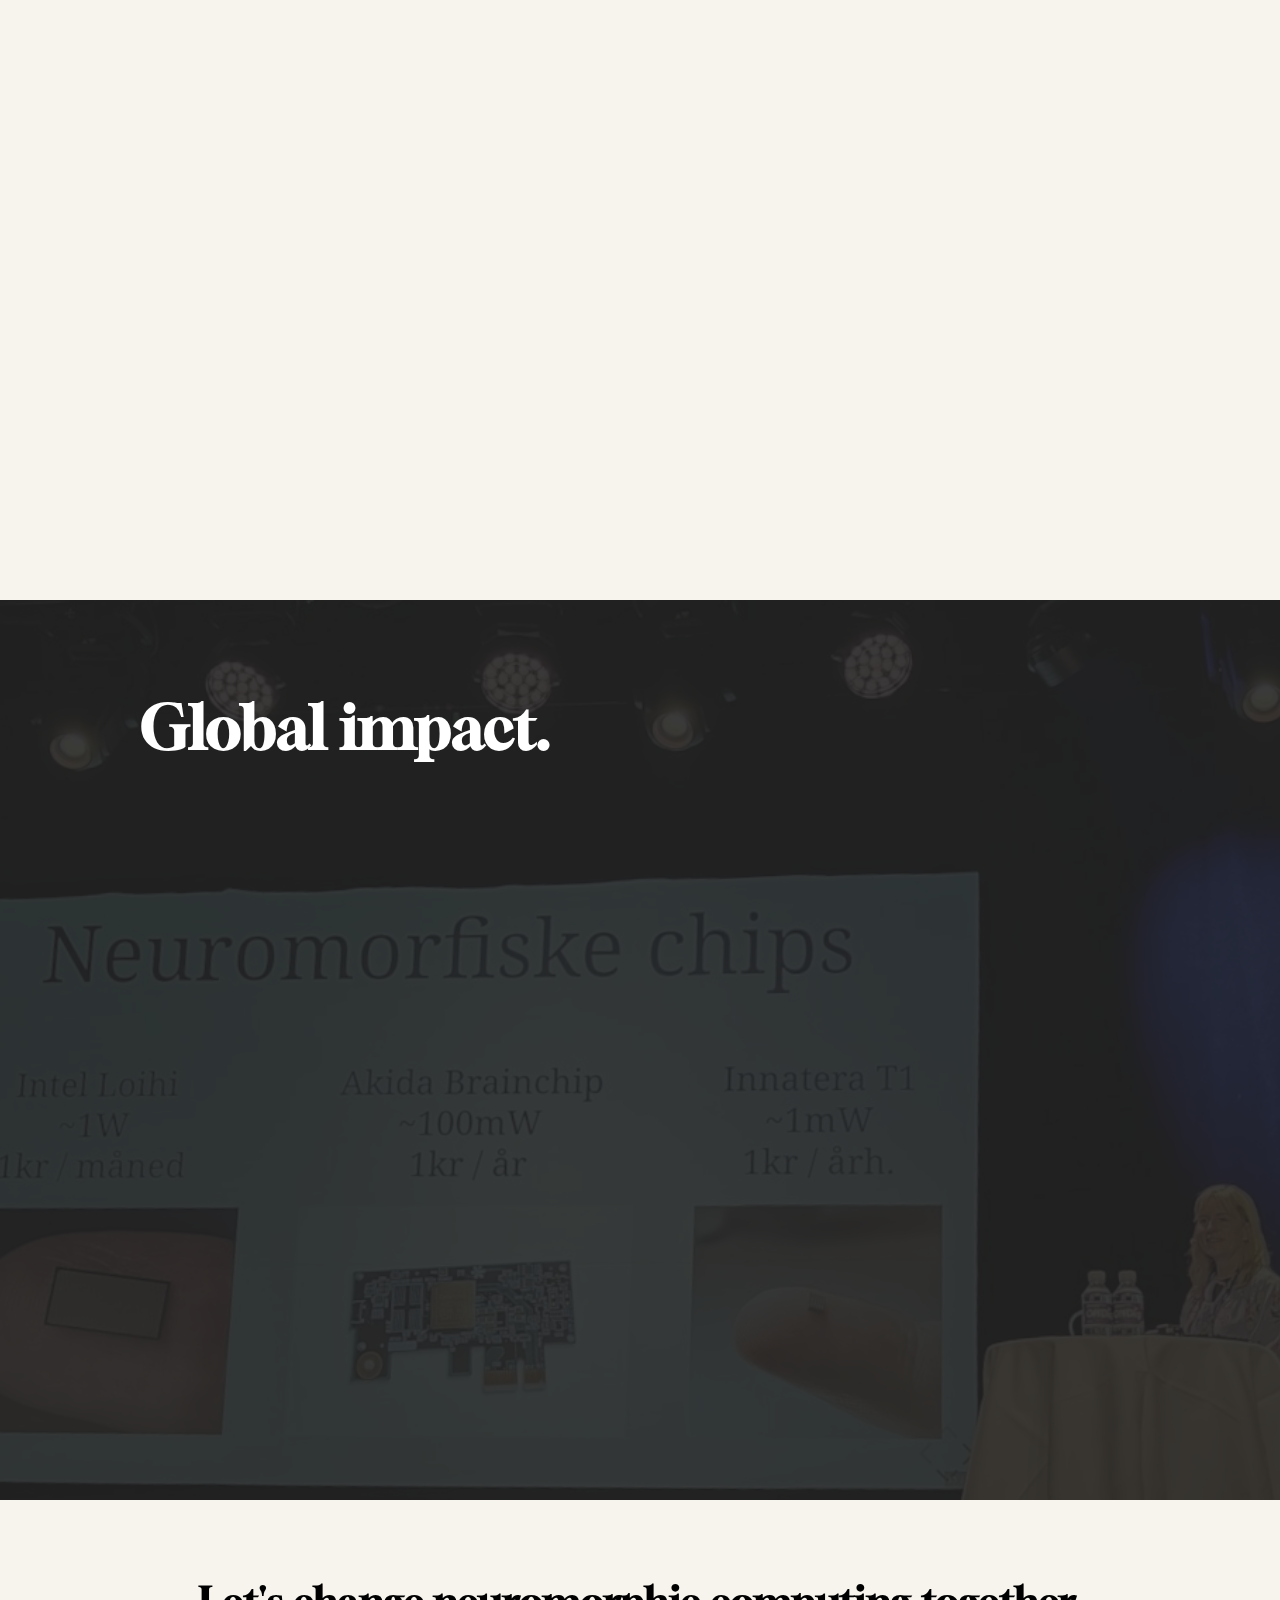
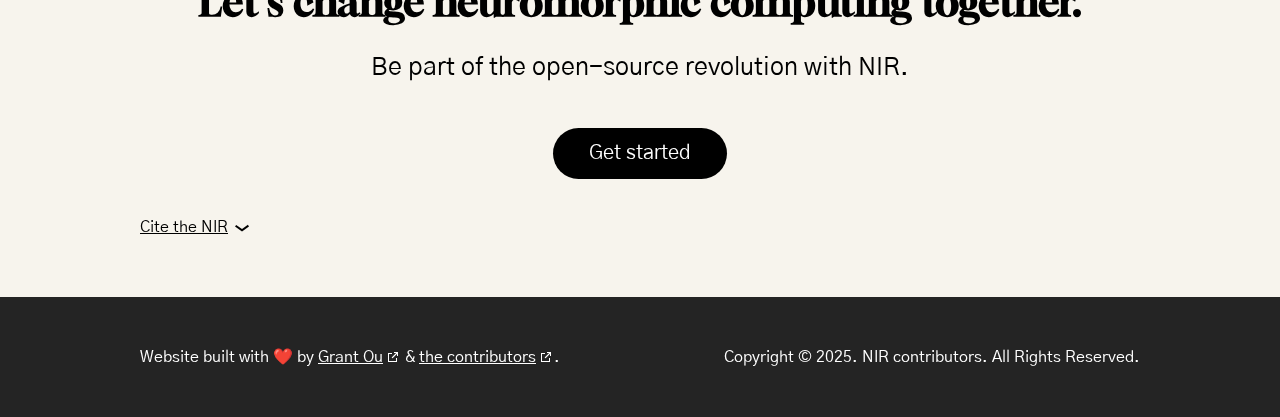
==== commit 2282191b: "Finish desktop site" ====
--- a/index.html
+++ b/index.html
@@ -101,19 +101,19 @@
             </div>
             <div id="right">
                 <div class="scroll-image" style="display: block">
-                    image #1
+                    <img src="assets/platforms.png" />
                 </div>
                 <div class="scroll-image">
-                    image #2
+                    <img src="assets/simplicity.png" />
                 </div>
                 <div class="scroll-image">
-                    image #3
+                    <img src="assets/devtime.png" />
                 </div>
                 <div class="scroll-image">
-                    image #4
+                    <img src="assets/compatibility.svg" />
                 </div>
                 <div class="scroll-image">
-                    image #5
+                    <img src="assets/futureproof.png" />
                 </div>
             </div>
         </div>
@@ -139,6 +139,25 @@
             <h1 style="font-size: 40px">Let's change neuromorphic computing together.</h1>
             <p style="font-size: 25px">Be part of the open-source revolution with NIR.</p>
             <button style="margin-top: 20px;" href="google.com" class="gothic">Get started</button>
+            <br/>
+            
+            <div id="citation">Cite the NIR</div>
+            <div id="citation-content" style="display: none">
+                <pre>
+article{NIR2024, 
+    title={Neuromorphic intermediate representation: A unified instruction set for interoperable brain-inspired computing}, 
+    author={Pedersen, Jens E. and Abreu, Steven and Jobst, Matthias and Lenz, Gregor and Fra, Vittorio and Bauer, Felix Christian and Muir, Dylan Richard and Zhou, Peng and Vogginger, Bernhard and Heckel, Kade and Urgese, Gianvito and Shankar, Sadasivan and Stewart, Terrence C. and Sheik, Sadique and Eshraghian, Jason K.}, 
+    rights={2024 The Author(s)},
+    DOI={10.1038/s41467-024-52259-9}, 
+    number={1},
+    journal={Nature Communications}, 
+    volume={15},
+    year={2024}, 
+    month=sep, 
+    pages={8122},
+}</pre>
+<a id="copy" href="javascript:void(0)">copy to clipboard</a>
+            </div>
         </div>
     </div>
     <div id="footer">
--- a/index.css
+++ b/index.css
@@ -140,6 +140,8 @@
 
 #why #left {
     flex: 0 0 60%;
+
+    margin-right: 20px;
 }
 
 #why #right {
@@ -153,6 +155,10 @@
 
 #why #right .scroll-image{
     display: none;
+}
+
+#why #right .scroll-image img{
+    width: 100%;
 }
 
 #why h1,
@@ -311,4 +317,36 @@
     content: url([data-uri]);
     margin: 0 3px 0 5px;
     filter: invert(1);
+}
+
+#citation{
+    margin-top: 30px;
+    text-align: left;
+    cursor: pointer;
+    text-decoration: underline;
+}
+
+#citation:after  {
+    content: "\203A";
+    font-size: 30px;
+    display: inline-block;
+    margin-left: 10px;
+    transform: rotate(90deg);
+    vertical-align: middle;
+}
+
+#citation.open:after{
+    transform:rotate(-90deg);
+}
+
+#citation-content{
+    text-align: left;
+}
+
+#citation-content pre{
+    overflow: auto;
+}
+
+#copy{
+    font-size: 12px;
 }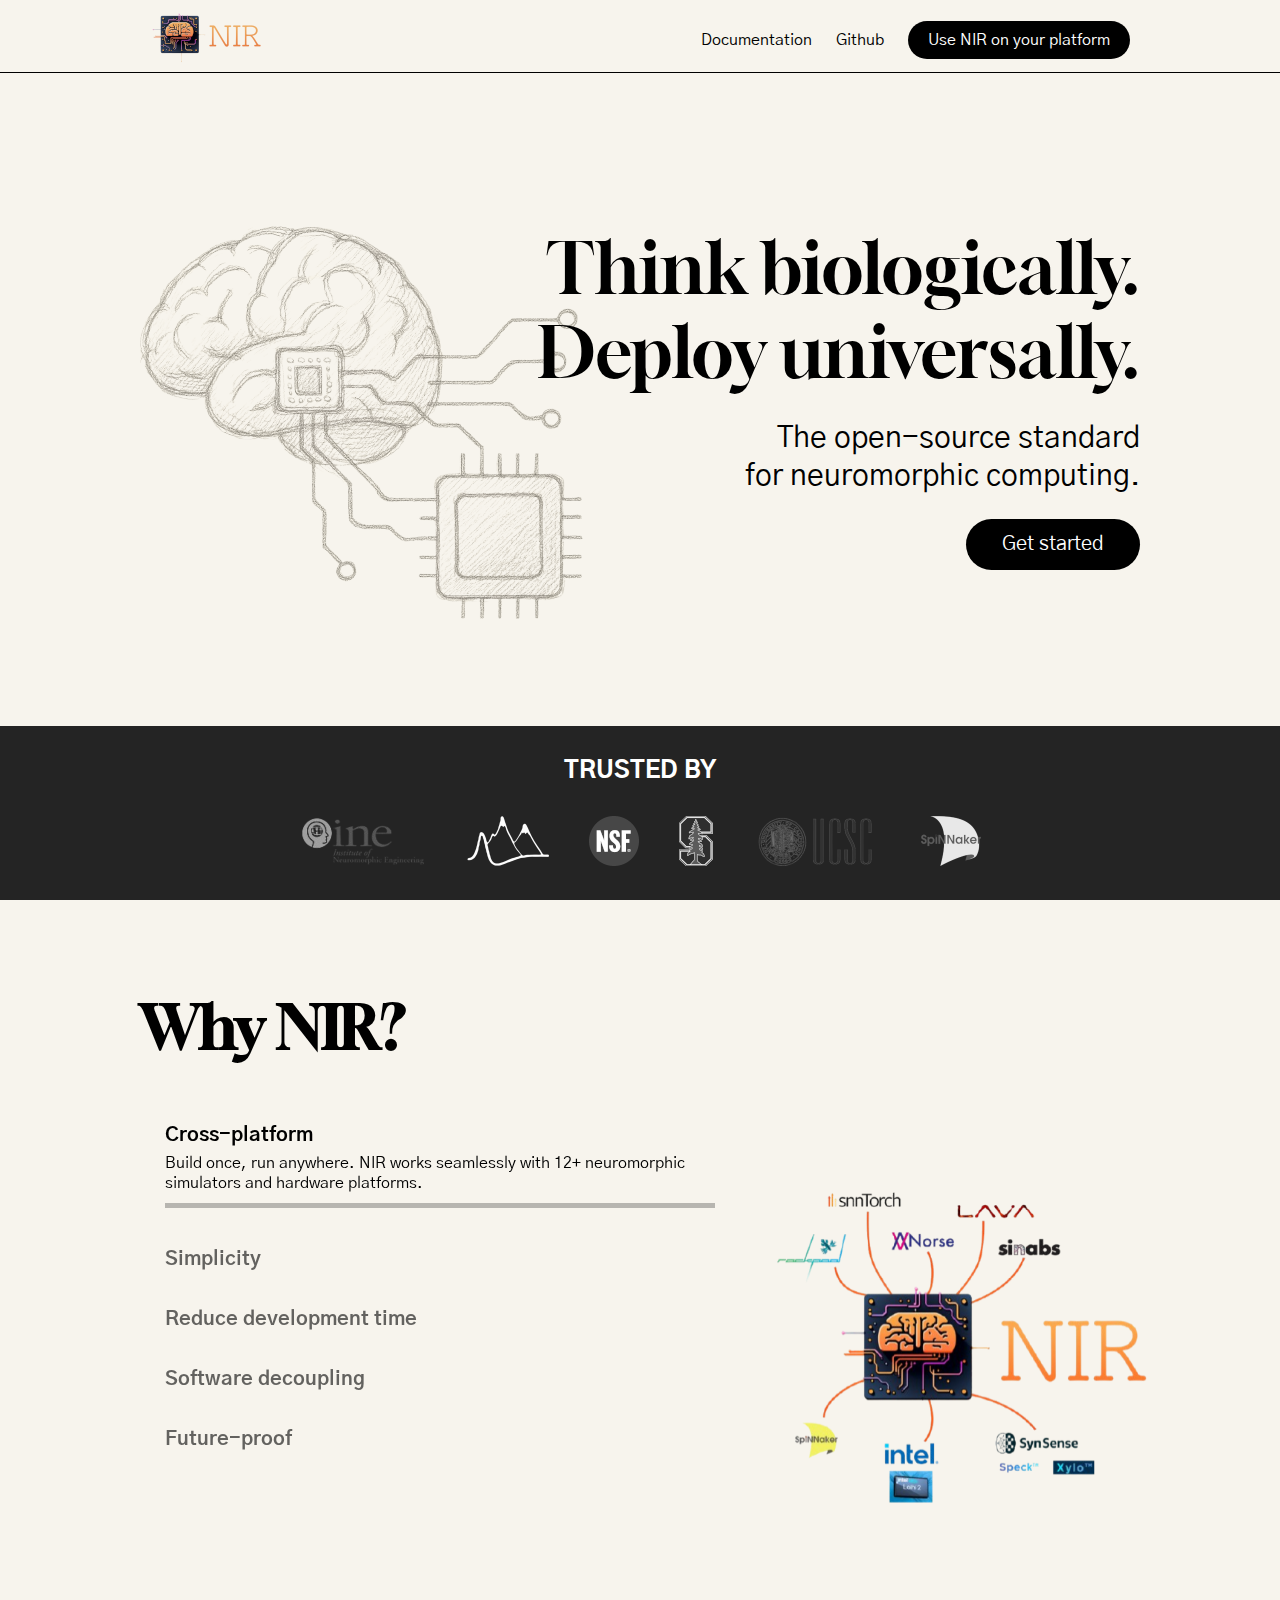
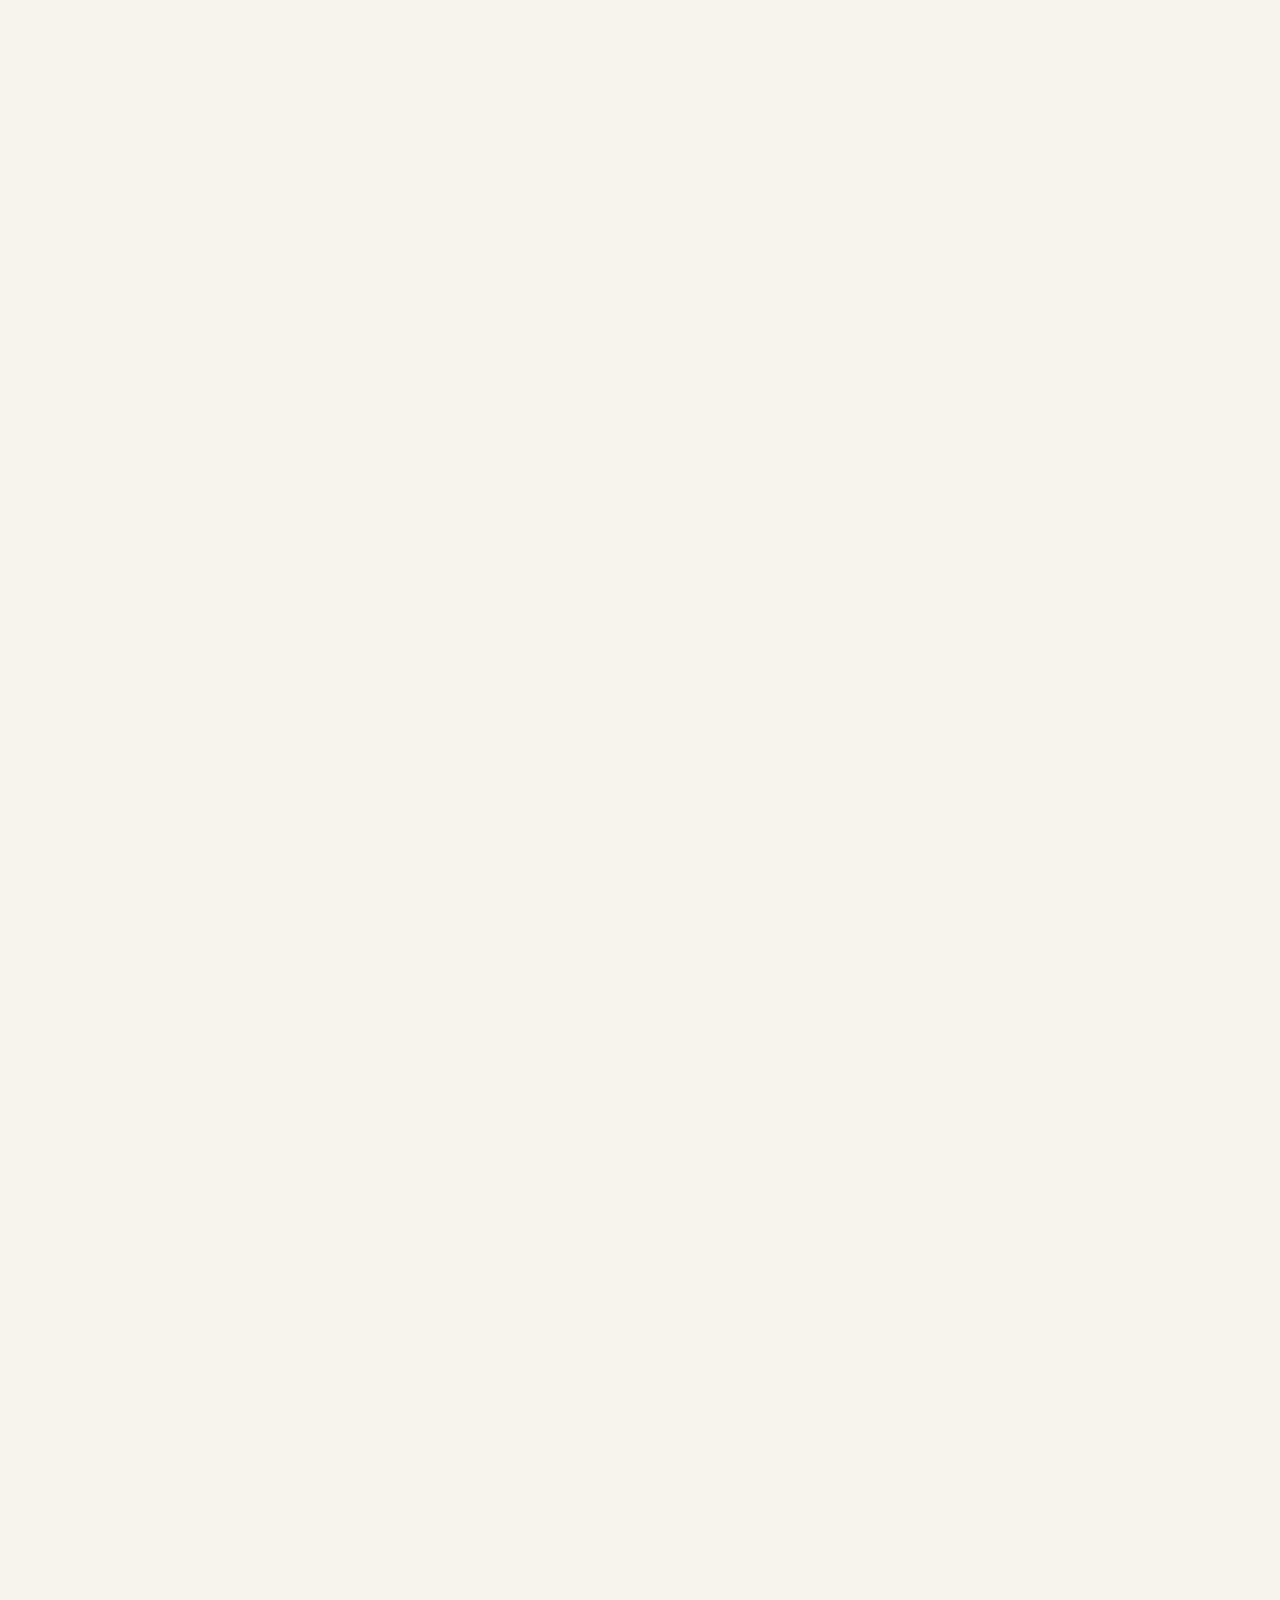
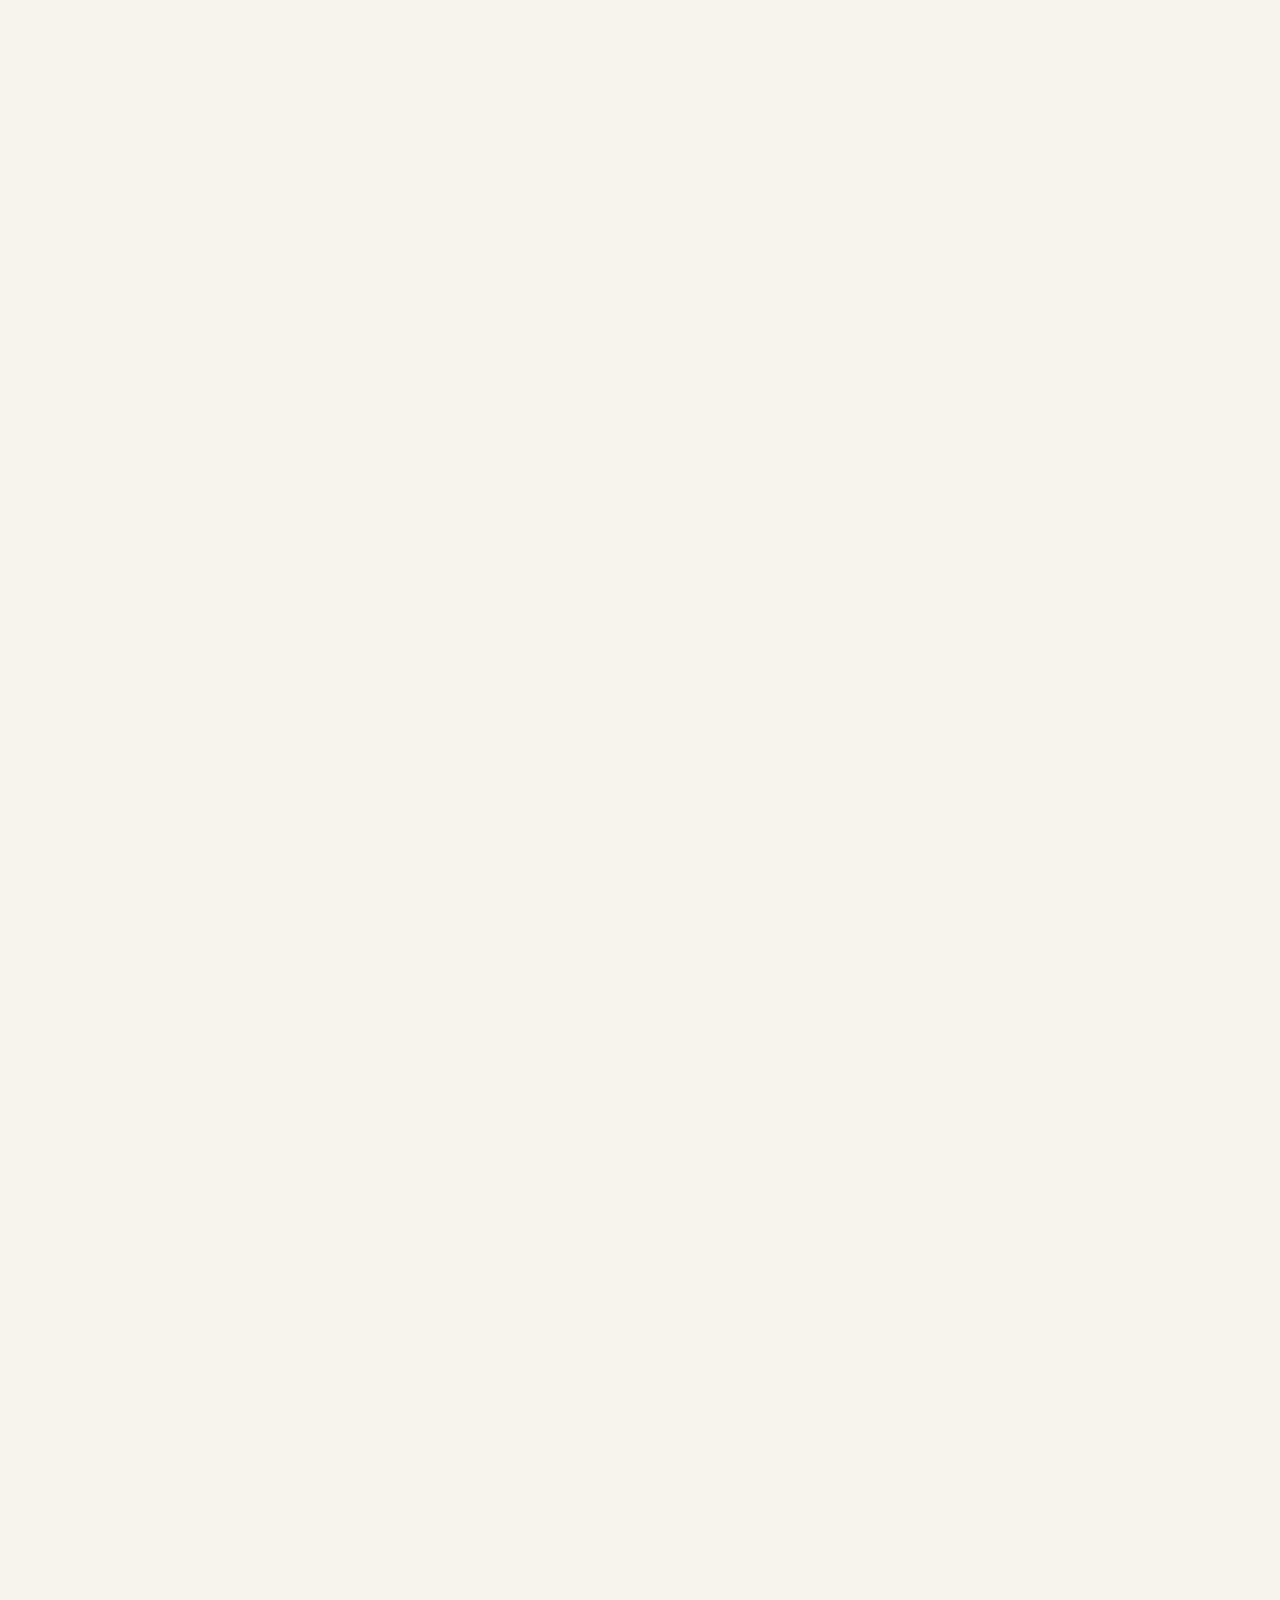
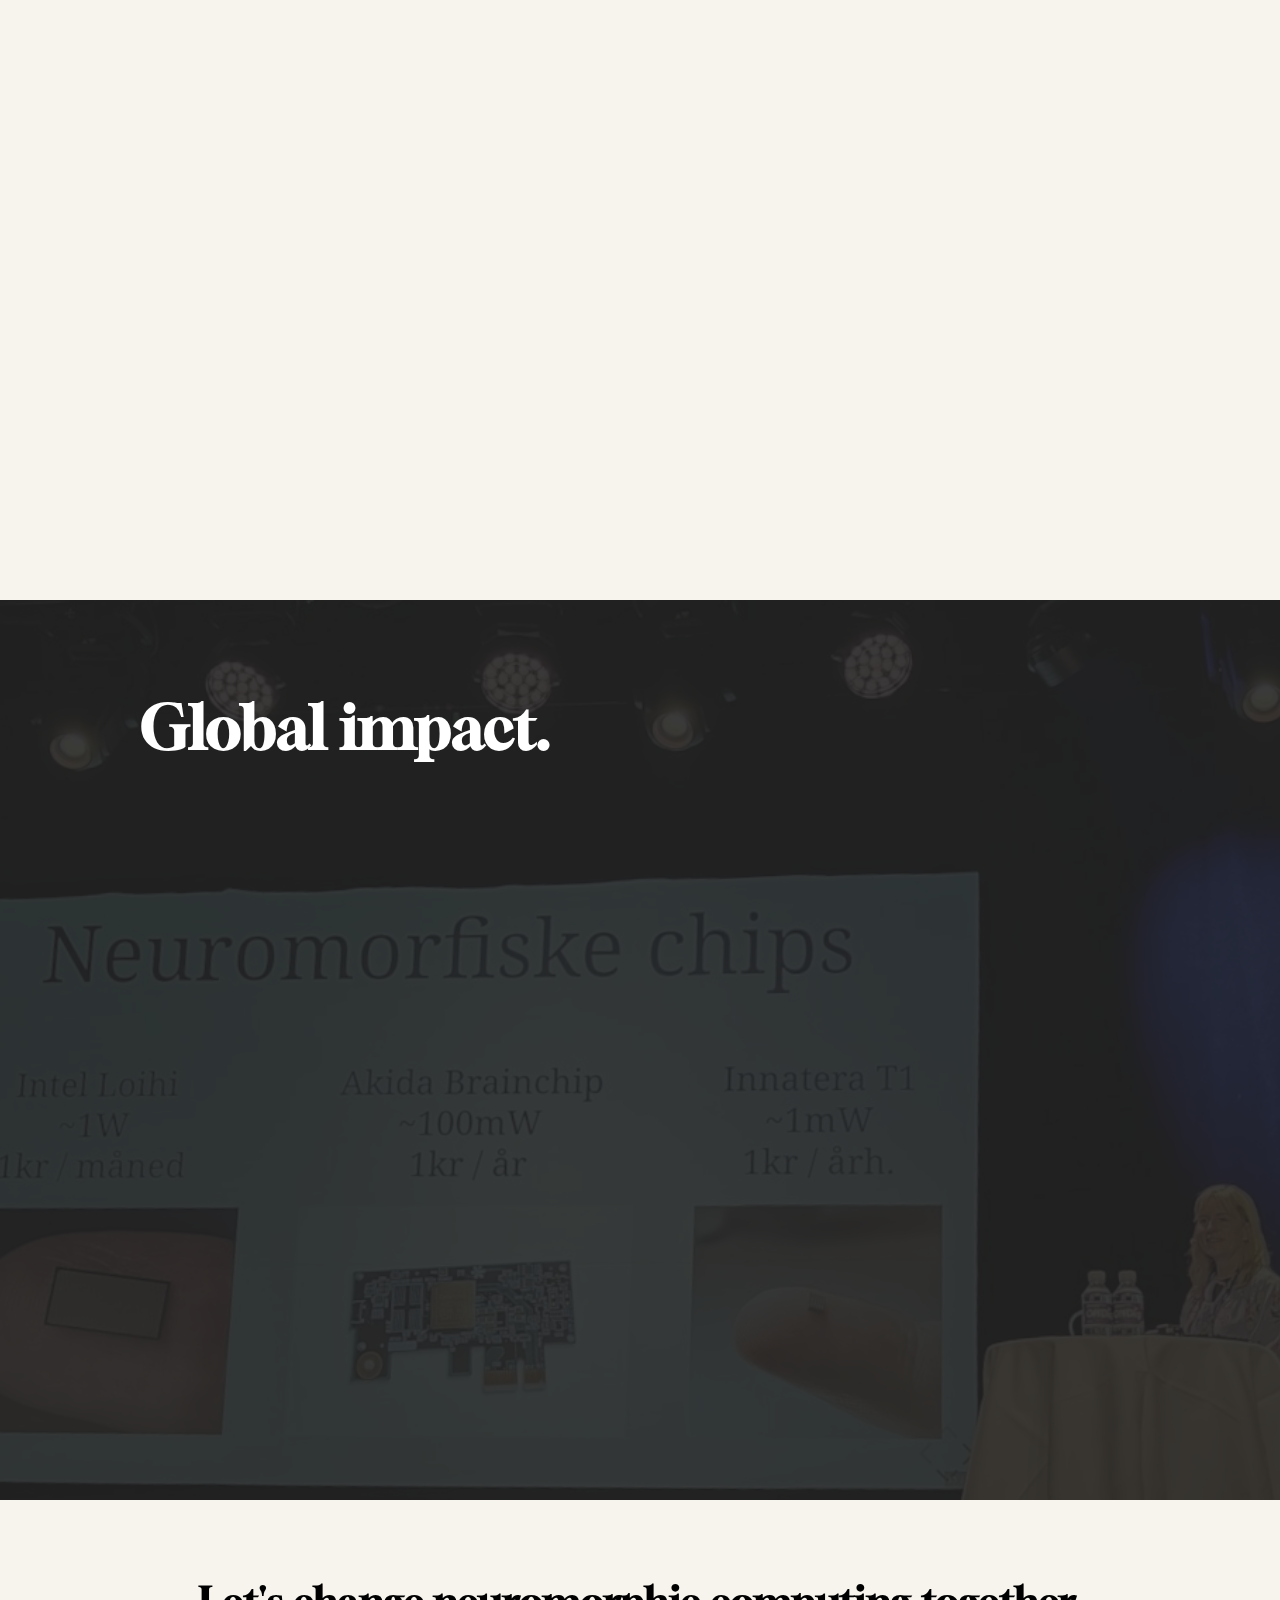
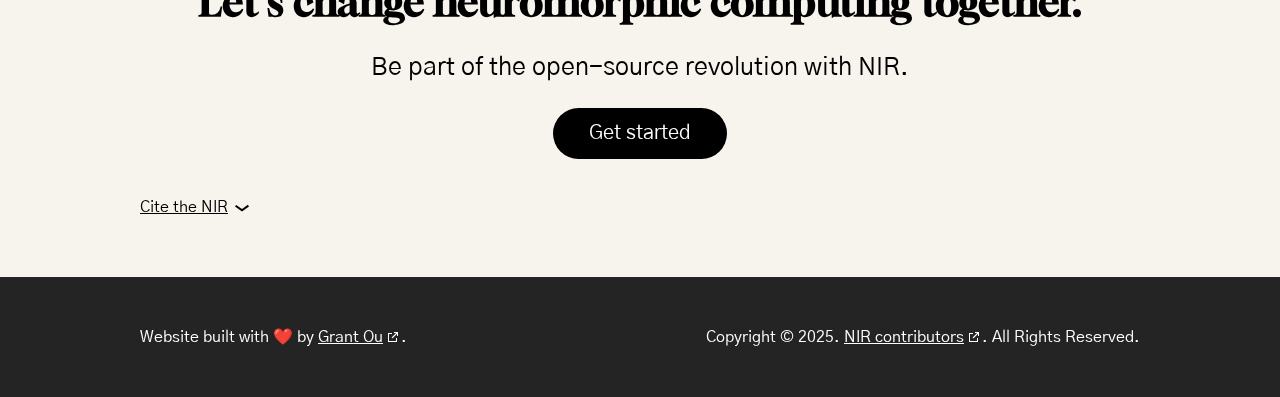
==== commit b4deac80: "Make mobile responsive, polish scroll image" ====
--- a/index.html
+++ b/index.html
@@ -6,6 +6,7 @@
     <meta name="viewport" content="width=device-width, initial-scale=1.0">
     <link rel="stylesheet" href="index.css" />
     <link rel="stylesheet" href="assets/aos.css" />
+    <link rel="icon" type="image/png" href="favicon.png" />
     <title>Document</title>
 </head>
 
@@ -13,12 +14,15 @@
     <div id="navbar">
         <div class="widthed" id="items">
             <div>
-                <img src="assets/logo_light.png" />
+                <a href="/">
+                    <img src="assets/logo_light.png" />
+                </a>
             </div>
-            <div>
-                <a href="https://neuroir.org/docs" class="gothic">Documentation</a>
-                <a href="https://github.com/neuromorphs/nir" class="gothic">Github</a>
-                <a href="https://neuroir.org/docs/porting_nir.html" class="gothic">Use NIR on your platform</a>
+            <div id="last">
+                <a id="menu-toggle" href="javascript:void(0)"><img src="assets/menu.svg" /></a>
+                <a href="https://neuroir.org/docs" class="gothic desktop">Documentation</a>
+                <a href="https://github.com/neuromorphs/nir" class="gothic desktop">Github</a>
+                <a href="https://neuroir.org/docs/porting_nir.html" class="gothic desktop">Use NIR on your platform</a>
             </div>
         </div>
     </div>
@@ -26,7 +30,7 @@
         <div class="widthed">
             <h1 id="hero">Think biologically.<br />Deploy universally.</h1>
             <h2 id="subhero" class="gothic">The open-source standard<br />for neuromorphic computing.</h2>
-            <button href="google.com" class="gothic">Get started</button>
+            <a href="https://neuroir.org/docs/" target="_blank"><button class="gothic" style="cursor: pointer">Get started</button></a>
             <img src="assets/hero.png" id="heroimg" />
         </div>
     </div>
@@ -100,7 +104,7 @@
                 </div>
             </div>
             <div id="right">
-                <div class="scroll-image" style="display: block">
+                <div class="scroll-image active">
                     <img src="assets/platforms.png" />
                 </div>
                 <div class="scroll-image">
@@ -138,9 +142,9 @@
         <div class="widthed">
             <h1 style="font-size: 40px">Let's change neuromorphic computing together.</h1>
             <p style="font-size: 25px">Be part of the open-source revolution with NIR.</p>
-            <button style="margin-top: 20px;" href="google.com" class="gothic">Get started</button>
-            <br/>
-            
+            <a href="https://neuroir.org/docs/" target="_blank"><button class="gothic" style="cursor: pointer">Get started</button></a>
+            <br />
+
             <div id="citation">Cite the NIR</div>
             <div id="citation-content" style="display: none">
                 <pre>
@@ -156,17 +160,16 @@
     month=sep, 
     pages={8122},
 }</pre>
-<a id="copy" href="javascript:void(0)">copy to clipboard</a>
+                <a id="copy" href="javascript:void(0)">copy to clipboard</a>
             </div>
         </div>
     </div>
     <div id="footer">
         <div class="widthed">
             <div style="margin-right: 50px;">
-                Website built with ❤️ by <a href="https://www.linkedin.com/in/grantou" target="_blank">Grant Ou</a> & <a
-                    href="https://github.com/neuromorphs/NIR/graphs/contributors" target="_blank">the contributors</a>.
+                Website built with ❤️ by <a href="https://www.linkedin.com/in/grantou" target="_blank" class="blank">Grant Ou</a>.
             </div>
-            <div>Copyright &copy; 2025. NIR contributors. All Rights Reserved.</div>
+            <div>Copyright &copy; 2025. <a href="/credits" target="_blank" class="blank">NIR contributors</a>. All Rights Reserved.</div>
         </div>
     </div>
 
--- a/index.css
+++ b/index.css
@@ -53,7 +53,7 @@
     margin: 0 10px;
 }
 
-#items a:last-child {
+#items #last a:last-child {
     padding: 11px 20px;
     background: black;
     color: white;
@@ -68,6 +68,8 @@
     opacity: 0.5;
 
     z-index: -1;
+
+    max-width: 100%;
 }
 
 #hero-container {
@@ -110,11 +112,12 @@
     padding-bottom: 30px;
 
     justify-content: center;
+
+    gap: 40px;
+    flex-wrap: wrap;
 }
 
 #sponsors #images img {
-    margin: 0 20px;
-
     filter: grayscale(1);
     transition: 0.5s;
 }
@@ -154,7 +157,14 @@
 }
 
 #why #right .scroll-image{
-    display: none;
+    position: absolute;
+    opacity: 0;
+    transition: opacity 0.5s;
+}
+
+#why #right .scroll-image.active{
+    position: static;
+    opacity: 1;
 }
 
 #why #right .scroll-image img{
@@ -184,7 +194,6 @@
     transition: 0.25s;
 
     opacity: 0.6;
-
 }
 
 #why .reason .progress {
@@ -206,6 +215,8 @@
 #why .reason h2 {
     margin-bottom: 0;
     font-size: 20px;
+
+    cursor: pointer;
 }
 
 #why .reason p {
@@ -268,6 +279,9 @@
     position: absolute;
     bottom: 10%;
     right: 10%;
+
+    flex-wrap: wrap;
+    justify-content: flex-end;
 }
 
 #stats .stats-list .stat {
@@ -313,10 +327,14 @@
     flex-wrap: wrap;
 }
 
-#footer a[target="_blank"]::after {
+#footer a.blank::after{
+    filter: invert(1);
+}
+
+a.blank::after {
     content: url([data-uri]);
     margin: 0 3px 0 5px;
-    filter: invert(1);
+    display: inline-block;
 }
 
 #citation{
@@ -349,4 +367,60 @@
 
 #copy{
     font-size: 12px;
-}+}
+
+
+/* mobile responsiveness styling */
+
+#menu-toggle{
+    display: none;
+}
+
+@media (max-width: 800px) {
+    #navbar a.desktop{
+        display: none;
+    }
+
+    #navbar #menu-toggle{
+        display: block;
+    }
+
+    #heroimg{
+        opacity: 0.25;
+    }
+
+    #hero-container #hero{
+        font-size: 50px;
+    }
+
+    #hero-container #subhero{
+        font-size: 25px;
+    }
+
+    #stats .stats-list .stat .number  {
+        font-size: 50px;
+    }
+
+    #stats h1{
+        font-size: 50px;
+    }
+}
+
+@media (max-width: 560px){
+    #hero-container #hero{
+        font-size: 40px;
+    }
+
+    #sponsors #images{
+        gap: 20px;
+    }
+
+    #sponsors #images img{
+        height: 30px;
+    }
+
+    #why h1{
+        font-size: 40px;
+        margin-top: 40px;
+    }
+} 